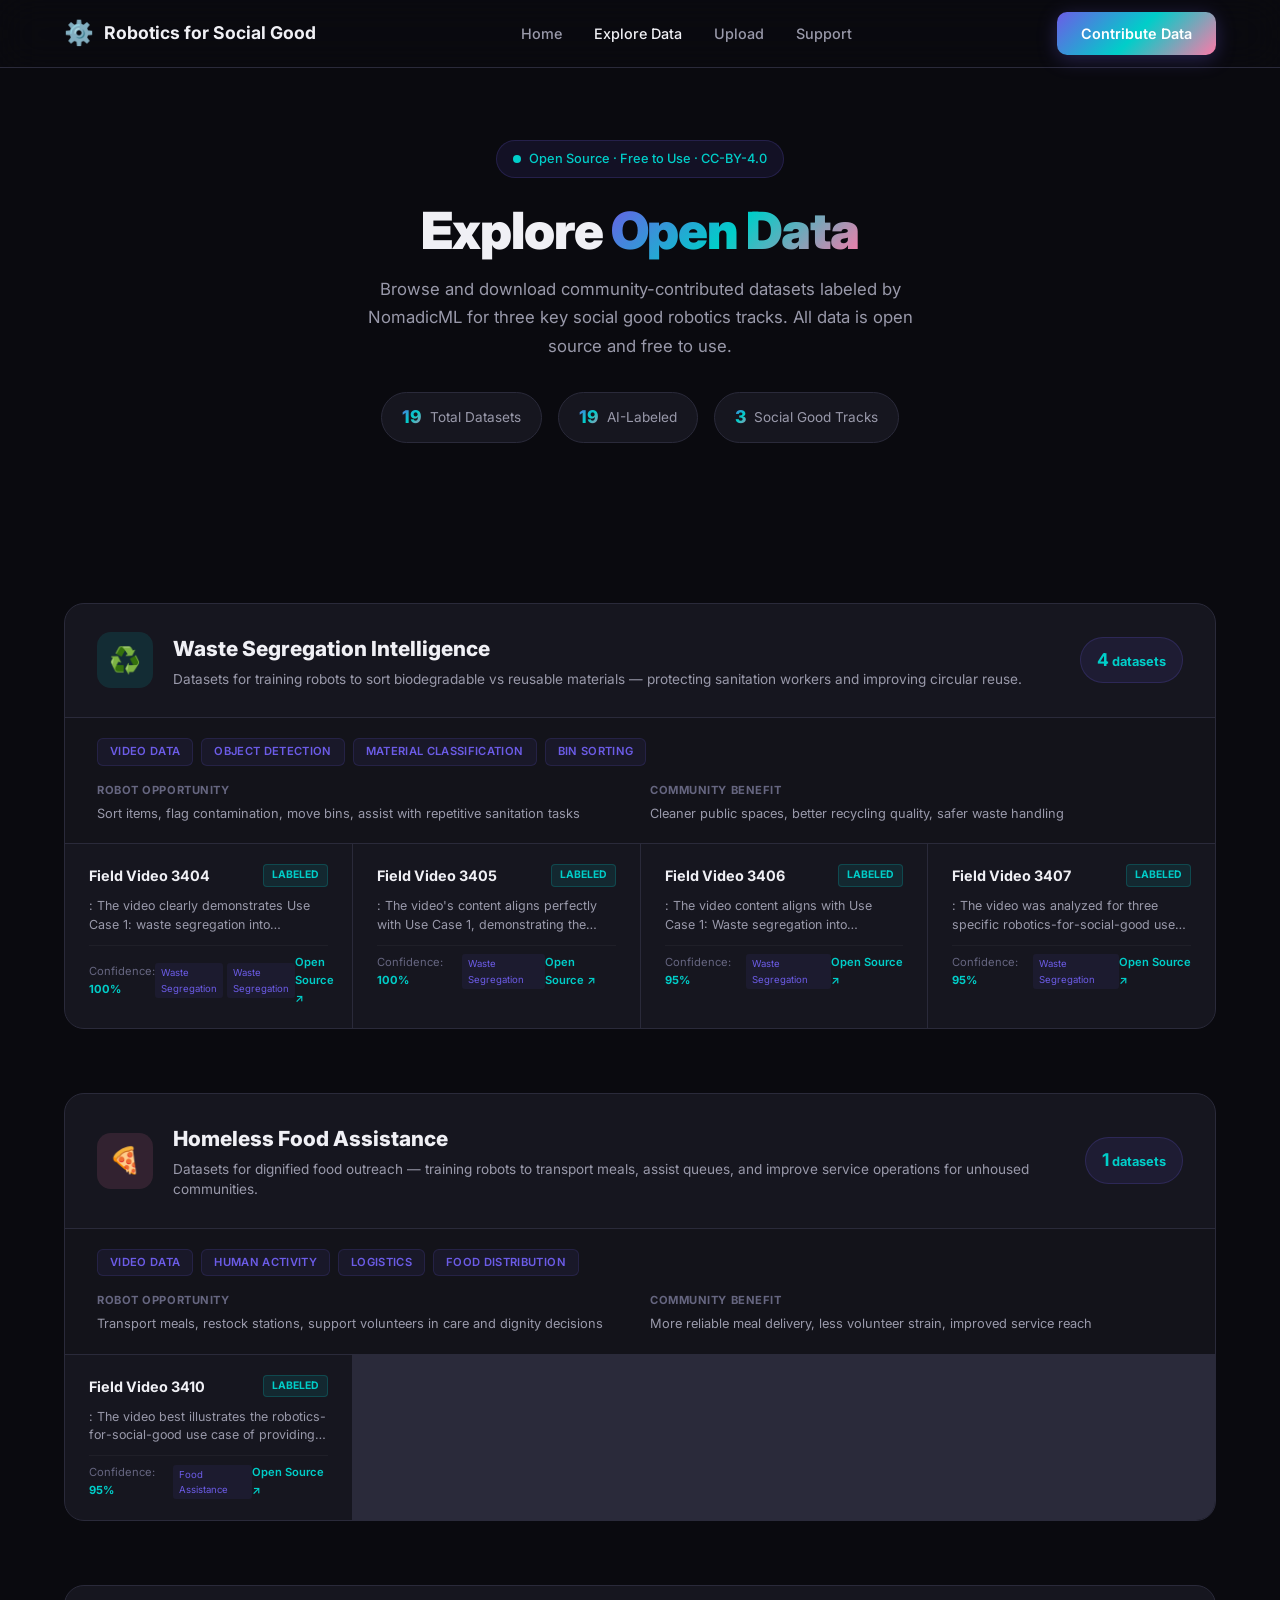
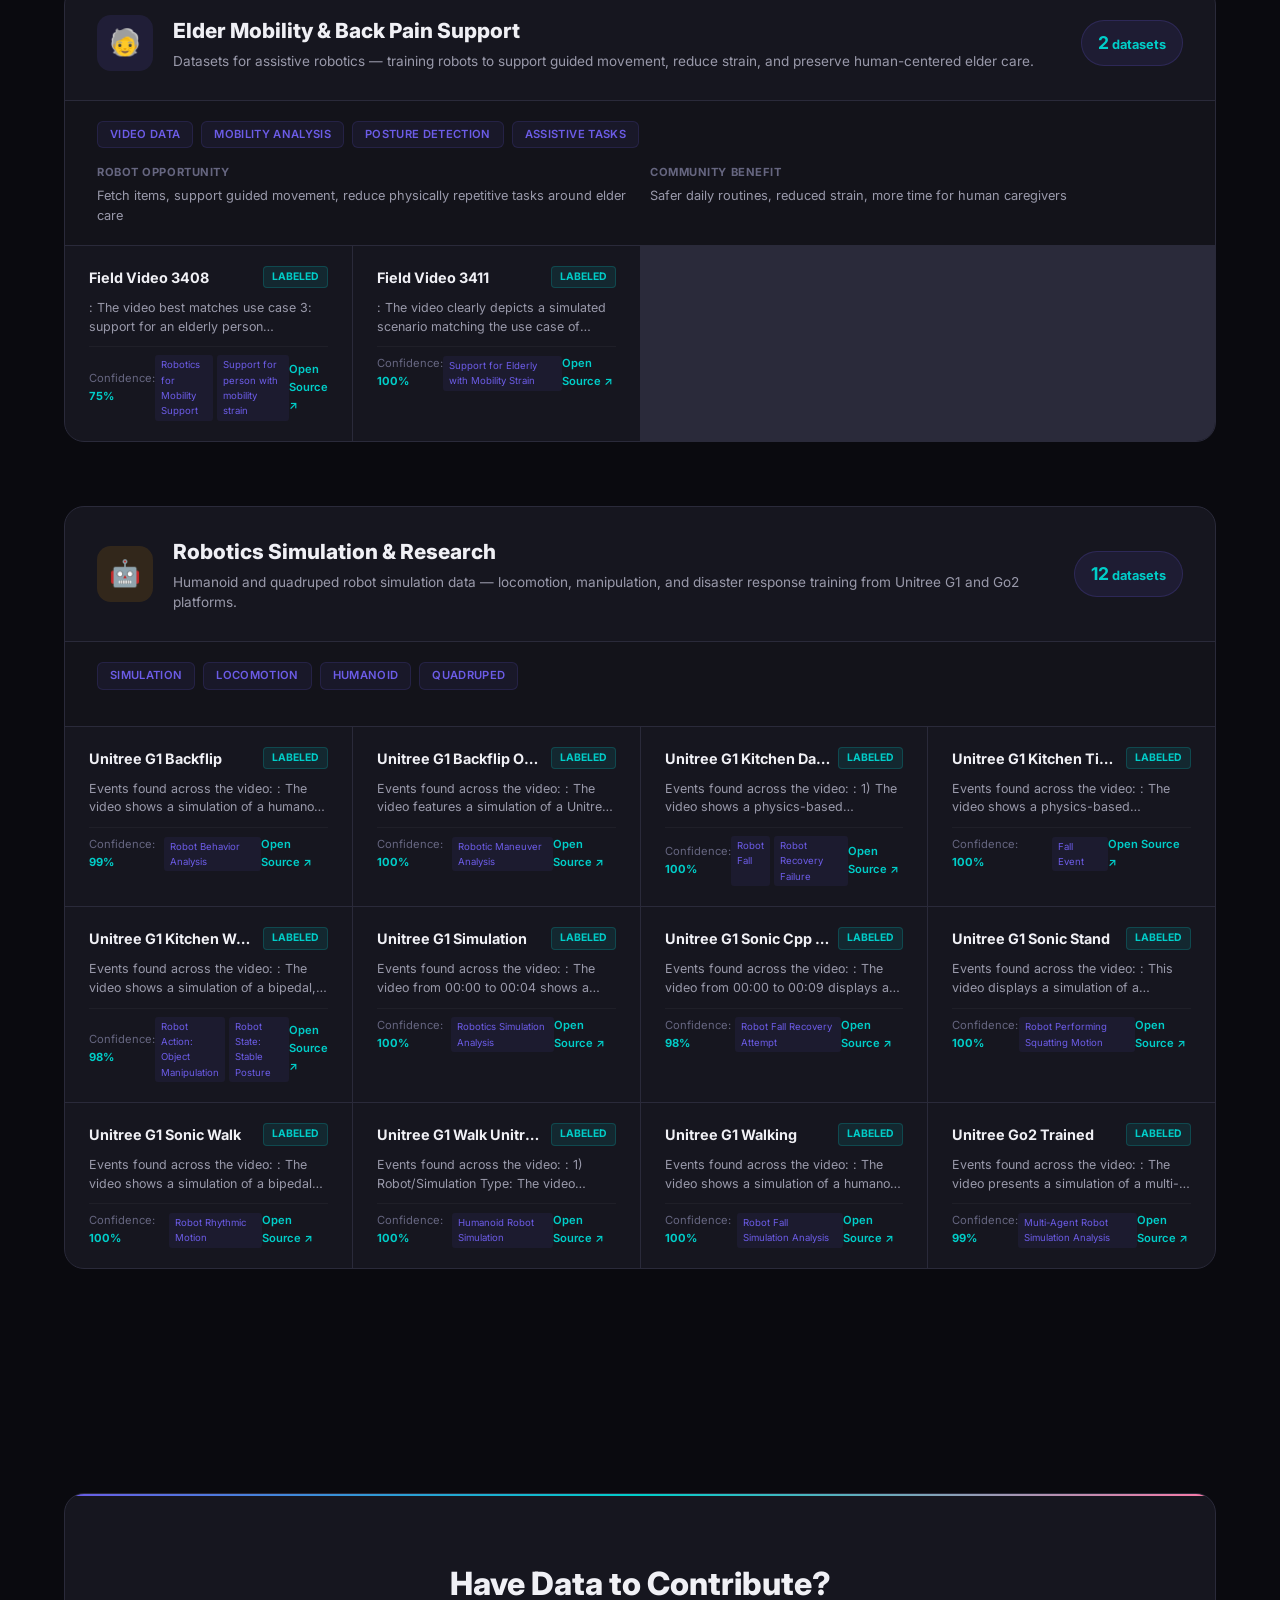
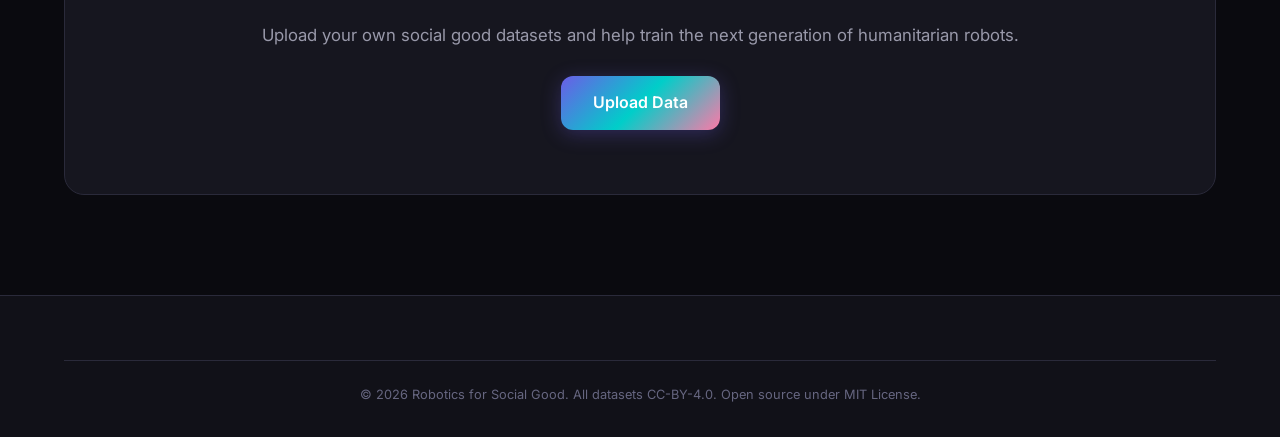
==== explore.html @ d233e319 "Add Explore Data page with 3 social good tracks + robotics research - New explore.html with open-sou" ====
<!DOCTYPE html>
<html lang="en">
<head>
    <meta charset="UTF-8">
    <meta name="viewport" content="width=device-width, initial-scale=1.0">
    <title>Explore Open Data — Robotics for Social Good</title>
    <meta name="description" content="Browse open-source labeled datasets for waste segregation, homeless food assistance, and elderly mobility support. Free to download and use.">
    <link rel="stylesheet" href="css/style.css">
    <link rel="stylesheet" href="css/explore.css">
    <link href="https://fonts.googleapis.com/css2?family=Inter:wght@300;400;500;600;700;800;900&display=swap" rel="stylesheet">
    <link rel="icon" type="image/svg+xml" href="data:image/svg+xml,<svg xmlns='http://www.w3.org/2000/svg' viewBox='0 0 100 100'><text y='.9em' font-size='90'>🤖</text></svg>">
</head>
<body>
    <!-- Navigation -->
    <nav class="navbar scrolled" id="navbar">
        <div class="nav-container">
            <a href="index.html" class="nav-logo">
                <span class="logo-icon">⚙️</span>
                <span class="logo-text">Robotics for Social Good</span>
            </a>
            <ul class="nav-links">
                <li><a href="index.html">Home</a></li>
                <li><a href="explore.html" style="color:var(--text-primary)">Explore Data</a></li>
                <li><a href="index.html#upload">Upload</a></li>
                <li><a href="index.html#pricing">Support</a></li>
            </ul>
            <div class="nav-actions">
                <a href="index.html#upload" class="btn btn-primary">Contribute Data</a>
            </div>
        </div>
    </nav>

    <!-- Hero -->
    <section class="explore-hero">
        <div class="container">
            <div class="hero-badge">
                <span class="badge-dot"></span>
                Open Source &middot; Free to Use &middot; CC-BY-4.0
            </div>
            <h1 class="hero-title">Explore <span class="gradient-text">Open Data</span></h1>
            <p class="hero-subtitle">Browse and download community-contributed datasets labeled by NomadicML for three key social good robotics tracks. All data is open source and free to use.</p>
            <div class="explore-stats">
                <div class="stat-pill">
                    <span class="stat-pill-number" id="totalDatasets">0</span>
                    <span>Total Datasets</span>
                </div>
                <div class="stat-pill">
                    <span class="stat-pill-number" id="totalLabeled">0</span>
                    <span>AI-Labeled</span>
                </div>
                <div class="stat-pill">
                    <span class="stat-pill-number">3</span>
                    <span>Social Good Tracks</span>
                </div>
            </div>
        </div>
    </section>

    <!-- Track Cards -->
    <section class="section" id="tracks">
        <div class="container">
            <!-- Track 1: Waste Segregation -->
            <div class="track-section" id="track-waste">
                <div class="track-header">
                    <div class="track-icon-wrap waste">
                        <span class="track-icon">♻️</span>
                    </div>
                    <div class="track-info">
                        <h2>Waste Segregation Intelligence</h2>
                        <p>Datasets for training robots to sort biodegradable vs reusable materials — protecting sanitation workers and improving circular reuse.</p>
                    </div>
                    <div class="track-badge">
                        <span class="track-count" id="wasteCount">0</span> datasets
                    </div>
                </div>
                <div class="track-details">
                    <div class="detail-chips">
                        <span class="chip">Video Data</span>
                        <span class="chip">Object Detection</span>
                        <span class="chip">Material Classification</span>
                        <span class="chip">Bin Sorting</span>
                    </div>
                    <div class="detail-row">
                        <div class="detail-item">
                            <span class="detail-label">Robot Opportunity</span>
                            <span class="detail-value">Sort items, flag contamination, move bins, assist with repetitive sanitation tasks</span>
                        </div>
                        <div class="detail-item">
                            <span class="detail-label">Community Benefit</span>
                            <span class="detail-value">Cleaner public spaces, better recycling quality, safer waste handling</span>
                        </div>
                    </div>
                </div>
                <div class="data-grid" id="wasteGrid">
                    <!-- populated by JS -->
                </div>
            </div>

            <!-- Track 2: Homeless Food Assistance -->
            <div class="track-section" id="track-food">
                <div class="track-header">
                    <div class="track-icon-wrap food">
                        <span class="track-icon">🍕</span>
                    </div>
                    <div class="track-info">
                        <h2>Homeless Food Assistance</h2>
                        <p>Datasets for dignified food outreach — training robots to transport meals, assist queues, and improve service operations for unhoused communities.</p>
                    </div>
                    <div class="track-badge">
                        <span class="track-count" id="foodCount">0</span> datasets
                    </div>
                </div>
                <div class="track-details">
                    <div class="detail-chips">
                        <span class="chip">Video Data</span>
                        <span class="chip">Human Activity</span>
                        <span class="chip">Logistics</span>
                        <span class="chip">Food Distribution</span>
                    </div>
                    <div class="detail-row">
                        <div class="detail-item">
                            <span class="detail-label">Robot Opportunity</span>
                            <span class="detail-value">Transport meals, restock stations, support volunteers in care and dignity decisions</span>
                        </div>
                        <div class="detail-item">
                            <span class="detail-label">Community Benefit</span>
                            <span class="detail-value">More reliable meal delivery, less volunteer strain, improved service reach</span>
                        </div>
                    </div>
                </div>
                <div class="data-grid" id="foodGrid">
                    <!-- populated by JS -->
                </div>
            </div>

            <!-- Track 3: Elder Support -->
            <div class="track-section" id="track-elder">
                <div class="track-header">
                    <div class="track-icon-wrap elder">
                        <span class="track-icon">🧓</span>
                    </div>
                    <div class="track-info">
                        <h2>Elder Mobility & Back Pain Support</h2>
                        <p>Datasets for assistive robotics — training robots to support guided movement, reduce strain, and preserve human-centered elder care.</p>
                    </div>
                    <div class="track-badge">
                        <span class="track-count" id="elderCount">0</span> datasets
                    </div>
                </div>
                <div class="track-details">
                    <div class="detail-chips">
                        <span class="chip">Video Data</span>
                        <span class="chip">Mobility Analysis</span>
                        <span class="chip">Posture Detection</span>
                        <span class="chip">Assistive Tasks</span>
                    </div>
                    <div class="detail-row">
                        <div class="detail-item">
                            <span class="detail-label">Robot Opportunity</span>
                            <span class="detail-value">Fetch items, support guided movement, reduce physically repetitive tasks around elder care</span>
                        </div>
                        <div class="detail-item">
                            <span class="detail-label">Community Benefit</span>
                            <span class="detail-value">Safer daily routines, reduced strain, more time for human caregivers</span>
                        </div>
                    </div>
                </div>
                <div class="data-grid" id="elderGrid">
                    <!-- populated by JS -->
                </div>
            </div>

            <!-- Robotics Research (bonus) -->
            <div class="track-section" id="track-robotics">
                <div class="track-header">
                    <div class="track-icon-wrap robotics">
                        <span class="track-icon">🤖</span>
                    </div>
                    <div class="track-info">
                        <h2>Robotics Simulation & Research</h2>
                        <p>Humanoid and quadruped robot simulation data — locomotion, manipulation, and disaster response training from Unitree G1 and Go2 platforms.</p>
                    </div>
                    <div class="track-badge">
                        <span class="track-count" id="roboticsCount">0</span> datasets
                    </div>
                </div>
                <div class="track-details">
                    <div class="detail-chips">
                        <span class="chip">Simulation</span>
                        <span class="chip">Locomotion</span>
                        <span class="chip">Humanoid</span>
                        <span class="chip">Quadruped</span>
                    </div>
                </div>
                <div class="data-grid" id="roboticsGrid">
                    <!-- populated by JS -->
                </div>
            </div>
        </div>
    </section>

    <!-- CTA -->
    <section class="section cta-section">
        <div class="container">
            <div class="cta-card">
                <h2>Have Data to Contribute?</h2>
                <p>Upload your own social good datasets and help train the next generation of humanitarian robots.</p>
                <a href="index.html#upload" class="btn btn-primary btn-lg">Upload Data</a>
            </div>
        </div>
    </section>

    <!-- Footer -->
    <footer class="footer">
        <div class="container">
            <div class="footer-bottom">
                <p>&copy; 2026 Robotics for Social Good. All datasets CC-BY-4.0. Open source under MIT License.</p>
            </div>
        </div>
    </footer>

    <!-- Dataset Detail Modal -->
    <div class="modal-overlay" id="datasetModal">
        <div class="modal modal-lg">
            <button class="modal-close" id="dataModalClose">&times;</button>
            <div id="datasetModalContent"></div>
        </div>
    </div>

    <script src="js/explore.js"></script>
</body>
</html>
---- css/style.css ----
/* ===== RESET & BASE ===== */
*, *::before, *::after {
    margin: 0;
    padding: 0;
    box-sizing: border-box;
}

:root {
    --bg-primary: #0a0a0f;
    --bg-secondary: #111118;
    --bg-card: #16161f;
    --bg-card-hover: #1c1c28;
    --border: #2a2a3a;
    --text-primary: #f0f0f5;
    --text-secondary: #9999aa;
    --text-muted: #666680;
    --accent-1: #6c5ce7;
    --accent-2: #00cec9;
    --accent-3: #fd79a8;
    --gradient: linear-gradient(135deg, #6c5ce7, #00cec9, #fd79a8);
    --gradient-text: linear-gradient(135deg, #6c5ce7 0%, #00cec9 50%, #fd79a8 100%);
    --radius: 12px;
    --radius-lg: 20px;
    --shadow: 0 4px 30px rgba(0,0,0,0.3);
    --transition: 0.3s cubic-bezier(0.4, 0, 0.2, 1);
}

html {
    scroll-behavior: smooth;
}

body {
    font-family: 'Inter', -apple-system, BlinkMacSystemFont, sans-serif;
    background: var(--bg-primary);
    color: var(--text-primary);
    line-height: 1.6;
    overflow-x: hidden;
}

a {
    color: inherit;
    text-decoration: none;
}

.container {
    max-width: 1200px;
    margin: 0 auto;
    padding: 0 24px;
}

/* ===== NAVBAR ===== */
.navbar {
    position: fixed;
    top: 0;
    left: 0;
    right: 0;
    z-index: 1000;
    padding: 16px 0;
    transition: var(--transition);
    backdrop-filter: blur(20px);
    -webkit-backdrop-filter: blur(20px);
    background: rgba(10, 10, 15, 0.8);
    border-bottom: 1px solid transparent;
}

.navbar.scrolled {
    border-bottom-color: var(--border);
    padding: 12px 0;
}

.nav-container {
    max-width: 1200px;
    margin: 0 auto;
    padding: 0 24px;
    display: flex;
    align-items: center;
    justify-content: space-between;
}

.nav-logo {
    display: flex;
    align-items: center;
    gap: 10px;
    font-weight: 700;
    font-size: 1.1rem;
}

.logo-icon {
    font-size: 1.5rem;
}

.nav-links {
    display: flex;
    list-style: none;
    gap: 32px;
}

.nav-links a {
    color: var(--text-secondary);
    font-size: 0.9rem;
    font-weight: 500;
    transition: var(--transition);
}

.nav-links a:hover {
    color: var(--text-primary);
}

.nav-actions {
    display: flex;
    align-items: center;
    gap: 16px;
}

.mobile-toggle {
    display: none;
    flex-direction: column;
    gap: 5px;
    background: none;
    border: none;
    cursor: pointer;
    padding: 4px;
}

.mobile-toggle span {
    width: 24px;
    height: 2px;
    background: var(--text-primary);
    border-radius: 2px;
    transition: var(--transition);
}

/* ===== BUTTONS ===== */
.btn {
    display: inline-flex;
    align-items: center;
    gap: 8px;
    padding: 10px 24px;
    border-radius: 10px;
    font-weight: 600;
    font-size: 0.9rem;
    border: none;
    cursor: pointer;
    transition: var(--transition);
    font-family: inherit;
}

.btn-primary {
    background: var(--gradient);
    color: white;
    box-shadow: 0 4px 20px rgba(108, 92, 231, 0.3);
}

.btn-primary:hover {
    transform: translateY(-2px);
    box-shadow: 0 6px 30px rgba(108, 92, 231, 0.5);
}

.btn-secondary {
    background: transparent;
    color: var(--text-primary);
    border: 1px solid var(--border);
}

.btn-secondary:hover {
    border-color: var(--accent-1);
    background: rgba(108, 92, 231, 0.1);
}

.btn-lg {
    padding: 14px 32px;
    font-size: 1rem;
    border-radius: 12px;
}

.btn-full {
    width: 100%;
    justify-content: center;
}

/* ===== GRADIENT TEXT ===== */
.gradient-text {
    background: var(--gradient-text);
    -webkit-background-clip: text;
    -webkit-text-fill-color: transparent;
    background-clip: text;
}

/* ===== HERO ===== */
.hero {
    position: relative;
    min-height: 100vh;
    display: flex;
    align-items: center;
    padding: 120px 24px 80px;
    max-width: 1200px;
    margin: 0 auto;
    gap: 60px;
}

.hero-bg {
    position: fixed;
    top: 0;
    left: 0;
    right: 0;
    bottom: 0;
    z-index: -1;
    overflow: hidden;
}

.grid-overlay {
    position: absolute;
    inset: 0;
    background-image:
        linear-gradient(rgba(108, 92, 231, 0.03) 1px, transparent 1px),
        linear-gradient(90deg, rgba(108, 92, 231, 0.03) 1px, transparent 1px);
    background-size: 60px 60px;
}

.glow {
    position: absolute;
    border-radius: 50%;
    filter: blur(120px);
    opacity: 0.4;
}

.glow-1 {
    width: 600px;
    height: 600px;
    background: rgba(108, 92, 231, 0.15);
    top: -200px;
    left: -100px;
    animation: float 8s ease-in-out infinite;
}

.glow-2 {
    width: 500px;
    height: 500px;
    background: rgba(0, 206, 201, 0.1);
    top: 50%;
    right: -150px;
    animation: float 10s ease-in-out infinite reverse;
}

.glow-3 {
    width: 400px;
    height: 400px;
    background: rgba(253, 121, 168, 0.08);
    bottom: -100px;
    left: 30%;
    animation: float 12s ease-in-out infinite;
}

@keyframes float {
    0%, 100% { transform: translate(0, 0); }
    50% { transform: translate(30px, -30px); }
}

.hero-content {
    flex: 1;
    z-index: 1;
}

.hero-badge {
    display: inline-flex;
    align-items: center;
    gap: 8px;
    padding: 8px 16px;
    background: rgba(108, 92, 231, 0.1);
    border: 1px solid rgba(108, 92, 231, 0.2);
    border-radius: 50px;
    font-size: 0.8rem;
    color: var(--accent-2);
    margin-bottom: 24px;
    font-weight: 500;
}

.badge-dot {
    width: 8px;
    height: 8px;
    background: var(--accent-2);
    border-radius: 50%;
    animation: pulse 2s ease-in-out infinite;
}

@keyframes pulse {
    0%, 100% { opacity: 1; }
    50% { opacity: 0.4; }
}

.hero-title {
    font-size: clamp(2.5rem, 5vw, 4rem);
    font-weight: 900;
    line-height: 1.1;
    letter-spacing: -0.02em;
    margin-bottom: 20px;
}

.hero-subtitle {
    font-size: 1.1rem;
    color: var(--text-secondary);
    max-width: 520px;
    margin-bottom: 32px;
    line-height: 1.7;
}

.hero-cta {
    display: flex;
    gap: 16px;
    margin-bottom: 48px;
    flex-wrap: wrap;
}

.hero-stats {
    display: flex;
    gap: 40px;
}

.stat {
    display: flex;
    flex-direction: column;
}

.stat-number {
    font-size: 1.8rem;
    font-weight: 800;
    background: var(--gradient-text);
    -webkit-background-clip: text;
    -webkit-text-fill-color: transparent;
    background-clip: text;
}

.stat-label {
    font-size: 0.8rem;
    color: var(--text-muted);
    font-weight: 500;
}

/* ===== HERO VISUAL ===== */
.hero-visual {
    flex: 0 0 400px;
    display: flex;
    align-items: center;
    justify-content: center;
}

.robot-display {
    position: relative;
    width: 350px;
    height: 350px;
}

.orbit {
    position: absolute;
    border: 1px solid rgba(108, 92, 231, 0.15);
    border-radius: 50%;
    top: 50%;
    left: 50%;
    transform: translate(-50%, -50%);
}

.orbit-1 {
    width: 150px;
    height: 150px;
    animation: spin 20s linear infinite;
}

.orbit-2 {
    width: 250px;
    height: 250px;
    border-color: rgba(0, 206, 201, 0.1);
    animation: spin 30s linear infinite reverse;
}

.orbit-3 {
    width: 340px;
    height: 340px;
    border-color: rgba(253, 121, 168, 0.08);
    animation: spin 40s linear infinite;
}

@keyframes spin {
    from { transform: translate(-50%, -50%) rotate(0deg); }
    to { transform: translate(-50%, -50%) rotate(360deg); }
}

.core-sphere {
    position: absolute;
    width: 80px;
    height: 80px;
    top: 50%;
    left: 50%;
    transform: translate(-50%, -50%);
    background: var(--gradient);
    border-radius: 50%;
    box-shadow: 0 0 60px rgba(108, 92, 231, 0.5), 0 0 120px rgba(0, 206, 201, 0.2);
    animation: corePulse 3s ease-in-out infinite;
}

@keyframes corePulse {
    0%, 100% { box-shadow: 0 0 60px rgba(108, 92, 231, 0.5), 0 0 120px rgba(0, 206, 201, 0.2); }
    50% { box-shadow: 0 0 80px rgba(108, 92, 231, 0.7), 0 0 160px rgba(0, 206, 201, 0.3); }
}

.data-node {
    position: absolute;
    width: 44px;
    height: 44px;
    display: flex;
    align-items: center;
    justify-content: center;
    background: var(--bg-card);
    border: 1px solid var(--border);
    border-radius: 12px;
    font-size: 1.2rem;
    box-shadow: var(--shadow);
}

.node-1 { top: 5%; left: 50%; transform: translateX(-50%); animation: nodeFloat 4s ease-in-out infinite; }
.node-2 { top: 25%; right: 5%; animation: nodeFloat 5s ease-in-out infinite 0.5s; }
.node-3 { bottom: 25%; right: 5%; animation: nodeFloat 4.5s ease-in-out infinite 1s; }
.node-4 { bottom: 5%; left: 50%; transform: translateX(-50%); animation: nodeFloat 5.5s ease-in-out infinite 1.5s; }
.node-5 { bottom: 25%; left: 5%; animation: nodeFloat 4s ease-in-out infinite 2s; }
.node-6 { top: 25%; left: 5%; animation: nodeFloat 5s ease-in-out infinite 2.5s; }

@keyframes nodeFloat {
    0%, 100% { transform: translateY(0); }
    50% { transform: translateY(-8px); }
}

.node-1, .node-4 {
    animation: nodeFloat 4s ease-in-out infinite;
}

/* ===== SECTIONS ===== */
.section {
    padding: 100px 0;
}

.section-dark {
    background: var(--bg-secondary);
}

.section-header {
    text-align: center;
    max-width: 650px;
    margin: 0 auto 64px;
}

.section-tag {
    display: inline-block;
    padding: 6px 14px;
    background: rgba(108, 92, 231, 0.1);
    border: 1px solid rgba(108, 92, 231, 0.2);
    border-radius: 50px;
    font-size: 0.8rem;
    color: var(--accent-2);
    font-weight: 600;
    margin-bottom: 16px;
    text-transform: uppercase;
    letter-spacing: 0.05em;
}

.section-title {
    font-size: clamp(1.8rem, 3.5vw, 2.8rem);
    font-weight: 800;
    margin-bottom: 16px;
    letter-spacing: -0.02em;
}

.section-desc {
    color: var(--text-secondary);
    font-size: 1.05rem;
    line-height: 1.7;
}

/* ===== FEATURES GRID ===== */
.features-grid {
    display: grid;
    grid-template-columns: repeat(3, 1fr);
    gap: 24px;
}

.feature-card {
    background: var(--bg-card);
    border: 1px solid var(--border);
    border-radius: var(--radius-lg);
    padding: 32px;
    transition: var(--transition);
}

.feature-card:hover {
    background: var(--bg-card-hover);
    border-color: rgba(108, 92, 231, 0.3);
    transform: translateY(-4px);
}

.feature-icon {
    font-size: 2.2rem;
    margin-bottom: 16px;
}

.feature-card h3 {
    font-size: 1.15rem;
    margin-bottom: 8px;
    font-weight: 700;
}

.feature-card p {
    color: var(--text-secondary);
    font-size: 0.9rem;
    line-height: 1.6;
}

/* ===== PIPELINE ===== */
.pipeline {
    display: flex;
    align-items: stretch;
    gap: 0;
    max-width: 900px;
    margin: 0 auto;
}

.pipeline-step {
    flex: 1;
    background: var(--bg-card);
    border: 1px solid var(--border);
    border-radius: var(--radius-lg);
    padding: 32px 24px;
    transition: var(--transition);
    position: relative;
}

.pipeline-step:hover {
    border-color: rgba(108, 92, 231, 0.3);
    transform: translateY(-4px);
}

.step-number {
    font-size: 2.5rem;
    font-weight: 900;
    background: var(--gradient-text);
    -webkit-background-clip: text;
    -webkit-text-fill-color: transparent;
    background-clip: text;
    margin-bottom: 12px;
}

.step-content h3 {
    font-size: 1.1rem;
    margin-bottom: 8px;
    font-weight: 700;
}

.step-content p {
    color: var(--text-secondary);
    font-size: 0.85rem;
    line-height: 1.6;
}

.pipeline-connector {
    width: 40px;
    display: flex;
    align-items: center;
    justify-content: center;
    position: relative;
}

.pipeline-connector::before {
    content: '→';
    color: var(--accent-1);
    font-size: 1.5rem;
}

/* ===== UPLOAD AREA ===== */
.upload-area {
    display: grid;
    grid-template-columns: 1fr 1fr;
    gap: 32px;
    max-width: 1000px;
    margin: 0 auto;
}

.upload-card, .payment-card {
    background: var(--bg-card);
    border: 1px solid var(--border);
    border-radius: var(--radius-lg);
    padding: 32px;
}

.upload-zone {
    border: 2px dashed var(--border);
    border-radius: var(--radius);
    padding: 48px 24px;
    text-align: center;
    cursor: pointer;
    transition: var(--transition);
    margin-bottom: 24px;
}

.upload-zone:hover,
.upload-zone.dragover {
    border-color: var(--accent-1);
    background: rgba(108, 92, 231, 0.05);
}

.upload-icon {
    color: var(--accent-1);
    margin-bottom: 16px;
}

.upload-zone h3 {
    margin-bottom: 8px;
    font-size: 1.1rem;
}

.upload-zone p {
    color: var(--text-secondary);
    font-size: 0.85rem;
}

.upload-hint {
    margin-top: 12px;
}

.upload-browse {
    color: var(--accent-1);
    cursor: pointer;
    text-decoration: underline;
}

.upload-meta {
    display: flex;
    flex-direction: column;
    gap: 16px;
}

.form-group {
    display: flex;
    flex-direction: column;
    gap: 6px;
}

.form-group label {
    font-size: 0.85rem;
    font-weight: 600;
    color: var(--text-secondary);
}

.form-group input,
.form-group select,
.form-group textarea {
    background: var(--bg-primary);
    border: 1px solid var(--border);
    border-radius: 8px;
    padding: 10px 14px;
    color: var(--text-primary);
    font-family: inherit;
    font-size: 0.9rem;
    transition: var(--transition);
    outline: none;
}

.form-group input:focus,
.form-group select:focus,
.form-group textarea:focus {
    border-color: var(--accent-1);
    box-shadow: 0 0 0 3px rgba(108, 92, 231, 0.15);
}

.form-group textarea {
    resize: vertical;
}

/* ===== PAYMENT CARD ===== */
.payment-card h3 {
    font-size: 1.2rem;
    margin-bottom: 8px;
}

.payment-desc {
    color: var(--text-secondary);
    font-size: 0.9rem;
    margin-bottom: 20px;
}

.payment-options {
    display: flex;
    flex-direction: column;
    gap: 10px;
    margin-bottom: 20px;
}

.payment-option {
    display: flex;
    align-items: center;
    gap: 12px;
    padding: 12px 16px;
    background: var(--bg-primary);
    border: 1px solid var(--border);
    border-radius: 10px;
    cursor: pointer;
    transition: var(--transition);
}

.payment-option:hover {
    border-color: rgba(108, 92, 231, 0.3);
}

.payment-option input[type="radio"] {
    accent-color: var(--accent-1);
    width: 18px;
    height: 18px;
}

.payment-option input[type="radio"]:checked ~ .option-content .option-title {
    color: var(--accent-2);
}

.option-content {
    display: flex;
    flex-direction: column;
}

.option-title {
    font-weight: 600;
    font-size: 0.9rem;
}

.option-desc {
    font-size: 0.75rem;
    color: var(--text-muted);
}

.custom-price-input {
    margin-bottom: 20px;
}

.custom-price-input label {
    font-size: 0.85rem;
    font-weight: 600;
    color: var(--text-secondary);
    display: block;
    margin-bottom: 6px;
}

.price-input-wrapper {
    display: flex;
    align-items: center;
    background: var(--bg-primary);
    border: 1px solid var(--border);
    border-radius: 8px;
    overflow: hidden;
}

.currency {
    padding: 10px 14px;
    background: var(--bg-secondary);
    color: var(--accent-2);
    font-weight: 700;
    border-right: 1px solid var(--border);
}

.price-input-wrapper input {
    flex: 1;
    background: transparent;
    border: none;
    padding: 10px 14px;
    color: var(--text-primary);
    font-family: inherit;
    font-size: 1rem;
    outline: none;
}

.payment-info {
    background: var(--bg-primary);
    border-radius: 10px;
    padding: 16px;
    margin-bottom: 20px;
}

.info-row {
    display: flex;
    justify-content: space-between;
    padding: 6px 0;
    font-size: 0.8rem;
    color: var(--text-secondary);
}

.info-row.highlight {
    color: var(--accent-2);
    font-weight: 700;
    border-top: 1px solid var(--border);
    padding-top: 10px;
    margin-top: 4px;
}

.payout-method {
    margin-bottom: 20px;
}

.payout-method label {
    font-size: 0.85rem;
    font-weight: 600;
    color: var(--text-secondary);
    display: block;
    margin-bottom: 6px;
}

.payout-method input {
    width: 100%;
    background: var(--bg-primary);
    border: 1px solid var(--border);
    border-radius: 8px;
    padding: 10px 14px;
    color: var(--text-primary);
    font-family: inherit;
    font-size: 0.9rem;
    transition: var(--transition);
    outline: none;
}

.payout-method input:focus {
    border-color: var(--accent-1);
    box-shadow: 0 0 0 3px rgba(108, 92, 231, 0.15);
}

/* ===== IMPACT ===== */
.impact-grid {
    display: grid;
    grid-template-columns: repeat(3, 1fr);
    gap: 24px;
}

.impact-card {
    background: var(--bg-card);
    border: 1px solid var(--border);
    border-radius: var(--radius-lg);
    padding: 28px;
    transition: var(--transition);
}

.impact-card:hover {
    transform: translateY(-4px);
    border-color: rgba(0, 206, 201, 0.3);
}

.impact-header {
    display: flex;
    justify-content: space-between;
    align-items: center;
    margin-bottom: 16px;
}

.impact-tag {
    padding: 4px 12px;
    background: rgba(0, 206, 201, 0.1);
    border: 1px solid rgba(0, 206, 201, 0.2);
    border-radius: 50px;
    font-size: 0.7rem;
    color: var(--accent-2);
    font-weight: 700;
    text-transform: uppercase;
}

.impact-location {
    font-size: 0.85rem;
    color: var(--text-secondary);
}

.impact-card h3 {
    font-size: 1.1rem;
    margin-bottom: 8px;
    font-weight: 700;
}

.impact-card p {
    color: var(--text-secondary);
    font-size: 0.85rem;
    line-height: 1.6;
    margin-bottom: 16px;
}

.impact-stat {
    display: flex;
    align-items: baseline;
    gap: 8px;
    padding-top: 16px;
    border-top: 1px solid var(--border);
}

.impact-number {
    font-size: 1.5rem;
    font-weight: 800;
    background: var(--gradient-text);
    -webkit-background-clip: text;
    -webkit-text-fill-color: transparent;
    background-clip: text;
}

.impact-stat span:last-child {
    color: var(--text-muted);
    font-size: 0.8rem;
}

/* ===== PRICING ===== */
.pricing-grid {
    display: grid;
    grid-template-columns: repeat(3, 1fr);
    gap: 24px;
    align-items: start;
}

.pricing-card {
    background: var(--bg-card);
    border: 1px solid var(--border);
    border-radius: var(--radius-lg);
    padding: 32px;
    transition: var(--transition);
    position: relative;
}

.pricing-card:hover {
    transform: translateY(-4px);
}

.pricing-card.featured {
    border-color: var(--accent-1);
    box-shadow: 0 0 40px rgba(108, 92, 231, 0.15);
}

.pricing-badge {
    position: absolute;
    top: -12px;
    left: 50%;
    transform: translateX(-50%);
    padding: 4px 16px;
    background: var(--gradient);
    border-radius: 50px;
    font-size: 0.75rem;
    font-weight: 700;
    white-space: nowrap;
}

.pricing-header {
    text-align: center;
    padding-bottom: 24px;
    border-bottom: 1px solid var(--border);
    margin-bottom: 24px;
}

.pricing-header h3 {
    font-size: 1.2rem;
    margin-bottom: 8px;
}

.price {
    font-size: 2.5rem;
    font-weight: 900;
    background: var(--gradient-text);
    -webkit-background-clip: text;
    -webkit-text-fill-color: transparent;
    background-clip: text;
}

.price span {
    font-size: 1rem;
    font-weight: 500;
}

.pricing-header p {
    color: var(--text-muted);
    font-size: 0.85rem;
    margin-top: 4px;
}

.pricing-features {
    list-style: none;
    margin-bottom: 24px;
}

.pricing-features li {
    padding: 8px 0;
    font-size: 0.9rem;
    color: var(--text-secondary);
}

/* ===== CTA ===== */
.cta-section {
    padding: 60px 0 100px;
}

.cta-card {
    background: var(--bg-card);
    border: 1px solid var(--border);
    border-radius: var(--radius-lg);
    padding: 64px;
    text-align: center;
    position: relative;
    overflow: hidden;
}

.cta-card::before {
    content: '';
    position: absolute;
    top: 0;
    left: 0;
    right: 0;
    height: 2px;
    background: var(--gradient);
}

.cta-card h2 {
    font-size: 2rem;
    font-weight: 800;
    margin-bottom: 12px;
}

.cta-card p {
    color: var(--text-secondary);
    margin-bottom: 28px;
    font-size: 1.05rem;
}

.cta-form {
    display: flex;
    gap: 12px;
    max-width: 450px;
    margin: 0 auto;
}

.cta-form input {
    flex: 1;
    background: var(--bg-primary);
    border: 1px solid var(--border);
    border-radius: 10px;
    padding: 12px 18px;
    color: var(--text-primary);
    font-family: inherit;
    font-size: 0.9rem;
    outline: none;
    transition: var(--transition);
}

.cta-form input:focus {
    border-color: var(--accent-1);
}

/* ===== FOOTER ===== */
.footer {
    background: var(--bg-secondary);
    border-top: 1px solid var(--border);
    padding: 64px 0 32px;
}

.footer-grid {
    display: grid;
    grid-template-columns: 2fr 1fr 1fr 1fr;
    gap: 40px;
    margin-bottom: 48px;
}

.footer-brand {
    display: flex;
    flex-direction: column;
    gap: 12px;
}

.footer-brand p {
    color: var(--text-muted);
    font-size: 0.85rem;
    line-height: 1.6;
    max-width: 280px;
}

.footer-links {
    display: flex;
    flex-direction: column;
    gap: 10px;
}

.footer-links h4 {
    font-size: 0.9rem;
    font-weight: 700;
    margin-bottom: 4px;
}

.footer-links a {
    color: var(--text-muted);
    font-size: 0.85rem;
    transition: var(--transition);
}

.footer-links a:hover {
    color: var(--text-primary);
}

.footer-bottom {
    border-top: 1px solid var(--border);
    padding-top: 24px;
    text-align: center;
}

.footer-bottom p {
    color: var(--text-muted);
    font-size: 0.8rem;
}

/* ===== MODAL ===== */
.modal-overlay {
    position: fixed;
    inset: 0;
    background: rgba(0, 0, 0, 0.7);
    backdrop-filter: blur(8px);
    z-index: 2000;
    display: flex;
    align-items: center;
    justify-content: center;
    opacity: 0;
    pointer-events: none;
    transition: var(--transition);
}

.modal-overlay.active {
    opacity: 1;
    pointer-events: all;
}

.modal {
    background: var(--bg-card);
    border: 1px solid var(--border);
    border-radius: var(--radius-lg);
    padding: 40px;
    max-width: 440px;
    width: 90%;
    position: relative;
    transform: translateY(20px);
    transition: var(--transition);
}

.modal-overlay.active .modal {
    transform: translateY(0);
}

.modal-close {
    position: absolute;
    top: 16px;
    right: 16px;
    background: none;
    border: none;
    color: var(--text-muted);
    font-size: 1.5rem;
    cursor: pointer;
    transition: var(--transition);
}

.modal-close:hover {
    color: var(--text-primary);
}

.modal h2 {
    font-size: 1.4rem;
    margin-bottom: 8px;
}

.modal p {
    color: var(--text-secondary);
    font-size: 0.9rem;
    margin-bottom: 24px;
}

.payment-form {
    display: flex;
    flex-direction: column;
    gap: 16px;
}

.form-row {
    display: grid;
    grid-template-columns: 1fr 1fr;
    gap: 16px;
}

.payment-secure {
    text-align: center;
    font-size: 0.75rem;
    color: var(--text-muted);
    margin-top: 8px;
}

/* ===== TOAST ===== */
.toast {
    position: fixed;
    bottom: 32px;
    right: 32px;
    background: var(--bg-card);
    border: 1px solid var(--accent-2);
    border-radius: var(--radius);
    padding: 16px 24px;
    color: var(--text-primary);
    font-size: 0.9rem;
    font-weight: 500;
    z-index: 3000;
    transform: translateY(100px);
    opacity: 0;
    transition: var(--transition);
    box-shadow: 0 8px 40px rgba(0, 206, 201, 0.2);
}

.toast.show {
    transform: translateY(0);
    opacity: 1;
}

/* ===== RESPONSIVE ===== */
@media (max-width: 1024px) {
    .hero {
        flex-direction: column;
        text-align: center;
        padding-top: 100px;
    }

    .hero-subtitle {
        margin-left: auto;
        margin-right: auto;
    }

    .hero-cta {
        justify-content: center;
    }

    .hero-stats {
        justify-content: center;
    }

    .hero-visual {
        flex: none;
    }

    .features-grid,
    .impact-grid,
    .pricing-grid {
        grid-template-columns: repeat(2, 1fr);
    }

    .pipeline {
        flex-direction: column;
    }

    .pipeline-connector {
        width: 100%;
        height: 30px;
    }

    .pipeline-connector::before {
        content: '↓';
    }

    .upload-area {
        grid-template-columns: 1fr;
    }

    .footer-grid {
        grid-template-columns: 1fr 1fr;
    }
}

@media (max-width: 768px) {
    .nav-links {
        display: none;
    }

    .mobile-toggle {
        display: flex;
    }

    .features-grid,
    .impact-grid,
    .pricing-grid {
        grid-template-columns: 1fr;
    }

    .hero-stats {
        flex-direction: column;
        gap: 16px;
        align-items: center;
    }

    .cta-card {
        padding: 40px 24px;
    }

    .cta-form {
        flex-direction: column;
    }

    .footer-grid {
        grid-template-columns: 1fr;
        gap: 24px;
    }
}

/* ===== SHOWCASE ===== */
.showcase-filters {
    display: flex;
    gap: 8px;
    justify-content: center;
    flex-wrap: wrap;
    margin-bottom: 40px;
}

.filter-btn {
    padding: 8px 18px;
    border-radius: 50px;
    border: 1px solid var(--border);
    background: transparent;
    color: var(--text-secondary);
    font-family: inherit;
    font-size: 0.8rem;
    font-weight: 600;
    cursor: pointer;
    transition: var(--transition);
}

.filter-btn:hover,
.filter-btn.active {
    background: rgba(108, 92, 231, 0.15);
    border-color: var(--accent-1);
    color: var(--text-primary);
}

.showcase-grid {
    display: grid;
    grid-template-columns: repeat(3, 1fr);
    gap: 24px;
}

.showcase-card {
    background: var(--bg-card);
    border: 1px solid var(--border);
    border-radius: var(--radius-lg);
    overflow: hidden;
    transition: var(--transition);
}

.showcase-card:hover {
    transform: translateY(-4px);
    border-color: rgba(108, 92, 231, 0.3);
}

.showcase-thumb {
    position: relative;
    width: 100%;
    height: 200px;
    background: var(--bg-secondary);
    overflow: hidden;
}

.showcase-thumb img {
    width: 100%;
    height: 100%;
    object-fit: cover;
}

.showcase-thumb .no-thumb {
    display: flex;
    align-items: center;
    justify-content: center;
    width: 100%;
    height: 100%;
    font-size: 3rem;
    background: linear-gradient(135deg, rgba(108,92,231,0.1), rgba(0,206,201,0.1));
}

.showcase-nomadic-badge {
    position: absolute;
    top: 10px;
    right: 10px;
    padding: 4px 10px;
    background: rgba(10, 10, 15, 0.85);
    backdrop-filter: blur(8px);
    border: 1px solid rgba(0, 206, 201, 0.3);
    border-radius: 6px;
    font-size: 0.65rem;
    color: var(--accent-2);
    font-weight: 700;
    text-transform: uppercase;
    letter-spacing: 0.04em;
}

.showcase-category-tag {
    position: absolute;
    top: 10px;
    left: 10px;
    padding: 4px 10px;
    background: rgba(108, 92, 231, 0.85);
    border-radius: 6px;
    font-size: 0.7rem;
    color: white;
    font-weight: 700;
}

.showcase-body {
    padding: 20px;
}

.showcase-body h3 {
    font-size: 0.95rem;
    font-weight: 700;
    margin-bottom: 6px;
    white-space: nowrap;
    overflow: hidden;
    text-overflow: ellipsis;
}

.showcase-body .showcase-summary {
    color: var(--text-secondary);
    font-size: 0.8rem;
    line-height: 1.5;
    display: -webkit-box;
    -webkit-line-clamp: 3;
    -webkit-box-orient: vertical;
    overflow: hidden;
    margin-bottom: 12px;
}

.showcase-meta {
    display: flex;
    justify-content: space-between;
    align-items: center;
    padding-top: 12px;
    border-top: 1px solid var(--border);
}

.showcase-confidence {
    display: flex;
    align-items: center;
    gap: 6px;
    font-size: 0.75rem;
    color: var(--text-muted);
}

.confidence-bar {
    width: 60px;
    height: 4px;
    background: var(--bg-primary);
    border-radius: 2px;
    overflow: hidden;
}

.confidence-fill {
    height: 100%;
    background: var(--gradient);
    border-radius: 2px;
    transition: width 0.6s ease;
}

.showcase-events {
    font-size: 0.7rem;
    color: var(--accent-2);
    font-weight: 600;
}

.showcase-labels {
    display: flex;
    gap: 4px;
    flex-wrap: wrap;
    margin-top: 8px;
}

.showcase-label-tag {
    padding: 2px 8px;
    background: rgba(0, 206, 201, 0.1);
    border: 1px solid rgba(0, 206, 201, 0.15);
    border-radius: 4px;
    font-size: 0.65rem;
    color: var(--accent-2);
}

.showcase-empty {
    text-align: center;
    padding: 40px;
    color: var(--text-muted);
}

@media (max-width: 1024px) {
    .showcase-grid {
        grid-template-columns: repeat(2, 1fr);
    }
}

@media (max-width: 768px) {
    .showcase-grid {
        grid-template-columns: 1fr;
    }
}

/* ===== ANIMATIONS (scroll reveal) ===== */
.reveal {
    opacity: 0;
    transform: translateY(30px);
    transition: opacity 0.6s ease, transform 0.6s ease;
}

.reveal.visible {
    opacity: 1;
    transform: translateY(0);
}
---- css/explore.css ----
/* ===== EXPLORE PAGE ===== */

.explore-hero {
    padding: 140px 0 60px;
    text-align: center;
}

.explore-hero .hero-title {
    font-size: clamp(2rem, 4vw, 3.2rem);
    font-weight: 900;
    margin-bottom: 16px;
}

.explore-hero .hero-subtitle {
    max-width: 600px;
    margin: 0 auto 32px;
    color: var(--text-secondary);
    font-size: 1.05rem;
    line-height: 1.7;
}

.explore-stats {
    display: flex;
    gap: 16px;
    justify-content: center;
    flex-wrap: wrap;
}

.stat-pill {
    display: flex;
    align-items: center;
    gap: 8px;
    padding: 10px 20px;
    background: var(--bg-card);
    border: 1px solid var(--border);
    border-radius: 50px;
    font-size: 0.85rem;
    color: var(--text-secondary);
}

.stat-pill-number {
    font-weight: 800;
    font-size: 1.1rem;
    background: var(--gradient-text);
    -webkit-background-clip: text;
    -webkit-text-fill-color: transparent;
    background-clip: text;
}

/* ===== TRACK SECTIONS ===== */
.track-section {
    margin-bottom: 64px;
    background: var(--bg-card);
    border: 1px solid var(--border);
    border-radius: var(--radius-lg);
    overflow: hidden;
}

.track-header {
    display: flex;
    align-items: center;
    gap: 20px;
    padding: 28px 32px;
    border-bottom: 1px solid var(--border);
}

.track-icon-wrap {
    width: 56px;
    height: 56px;
    border-radius: 14px;
    display: flex;
    align-items: center;
    justify-content: center;
    flex-shrink: 0;
}

.track-icon-wrap.waste { background: rgba(0, 206, 201, 0.12); }
.track-icon-wrap.food { background: rgba(253, 121, 168, 0.12); }
.track-icon-wrap.elder { background: rgba(108, 92, 231, 0.12); }
.track-icon-wrap.robotics { background: rgba(255, 165, 2, 0.12); }

.track-icon {
    font-size: 1.6rem;
}

.track-info {
    flex: 1;
}

.track-info h2 {
    font-size: 1.3rem;
    font-weight: 800;
    margin-bottom: 4px;
}

.track-info p {
    color: var(--text-secondary);
    font-size: 0.85rem;
    line-height: 1.5;
}

.track-badge {
    padding: 8px 16px;
    background: rgba(108, 92, 231, 0.1);
    border: 1px solid rgba(108, 92, 231, 0.2);
    border-radius: 50px;
    font-size: 0.8rem;
    color: var(--accent-2);
    font-weight: 700;
    white-space: nowrap;
}

.track-count {
    font-size: 1.1rem;
}

/* ===== TRACK DETAILS ===== */
.track-details {
    padding: 20px 32px;
    border-bottom: 1px solid var(--border);
    background: rgba(0, 0, 0, 0.15);
}

.detail-chips {
    display: flex;
    gap: 8px;
    flex-wrap: wrap;
    margin-bottom: 16px;
}

.chip {
    padding: 4px 12px;
    background: rgba(108, 92, 231, 0.08);
    border: 1px solid rgba(108, 92, 231, 0.15);
    border-radius: 6px;
    font-size: 0.7rem;
    color: var(--accent-1);
    font-weight: 600;
    text-transform: uppercase;
    letter-spacing: 0.03em;
}

.detail-row {
    display: grid;
    grid-template-columns: 1fr 1fr;
    gap: 20px;
}

.detail-item {
    display: flex;
    flex-direction: column;
    gap: 4px;
}

.detail-label {
    font-size: 0.7rem;
    font-weight: 700;
    color: var(--text-muted);
    text-transform: uppercase;
    letter-spacing: 0.05em;
}

.detail-value {
    font-size: 0.8rem;
    color: var(--text-secondary);
    line-height: 1.5;
}

/* ===== DATA GRID ===== */
.data-grid {
    display: grid;
    grid-template-columns: repeat(auto-fill, minmax(280px, 1fr));
    gap: 1px;
    background: var(--border);
}

.data-card {
    background: var(--bg-card);
    padding: 20px 24px;
    cursor: pointer;
    transition: var(--transition);
    display: flex;
    flex-direction: column;
    gap: 10px;
}

.data-card:hover {
    background: var(--bg-card-hover);
}

.data-card-top {
    display: flex;
    justify-content: space-between;
    align-items: flex-start;
}

.data-card-name {
    font-size: 0.9rem;
    font-weight: 700;
    flex: 1;
    overflow: hidden;
    text-overflow: ellipsis;
    white-space: nowrap;
}

.data-card-status {
    padding: 2px 8px;
    border-radius: 4px;
    font-size: 0.65rem;
    font-weight: 700;
    text-transform: uppercase;
    flex-shrink: 0;
    margin-left: 8px;
}

.data-card-status.classified {
    background: rgba(0, 206, 201, 0.1);
    color: var(--accent-2);
    border: 1px solid rgba(0, 206, 201, 0.2);
}

.data-card-status.pending {
    background: rgba(255, 165, 2, 0.1);
    color: #ffa502;
    border: 1px solid rgba(255, 165, 2, 0.2);
}

.data-card-summary {
    font-size: 0.78rem;
    color: var(--text-secondary);
    line-height: 1.5;
    display: -webkit-box;
    -webkit-line-clamp: 2;
    -webkit-box-orient: vertical;
    overflow: hidden;
}

.data-card-meta {
    display: flex;
    justify-content: space-between;
    align-items: center;
    padding-top: 8px;
    border-top: 1px solid rgba(255,255,255,0.04);
}

.data-card-confidence {
    font-size: 0.7rem;
    color: var(--text-muted);
}

.data-card-confidence strong {
    color: var(--accent-2);
}

.data-card-labels {
    display: flex;
    gap: 4px;
}

.data-card-label {
    padding: 2px 6px;
    background: rgba(108, 92, 231, 0.08);
    border-radius: 3px;
    font-size: 0.6rem;
    color: var(--accent-1);
}

.data-card-download {
    font-size: 0.7rem;
    color: var(--accent-2);
    font-weight: 600;
    display: flex;
    align-items: center;
    gap: 4px;
}

/* ===== EMPTY STATE ===== */
.data-empty {
    padding: 40px;
    text-align: center;
    color: var(--text-muted);
    font-size: 0.85rem;
    grid-column: 1 / -1;
    background: var(--bg-card);
}

/* ===== MODAL LARGE ===== */
.modal-lg {
    max-width: 640px;
}

.modal-dataset-header {
    display: flex;
    align-items: center;
    gap: 12px;
    margin-bottom: 20px;
}

.modal-dataset-icon {
    width: 48px;
    height: 48px;
    border-radius: 12px;
    display: flex;
    align-items: center;
    justify-content: center;
    font-size: 1.5rem;
    background: rgba(108, 92, 231, 0.1);
}

.modal-dataset-title {
    font-size: 1.2rem;
    font-weight: 800;
}

.modal-dataset-meta {
    font-size: 0.8rem;
    color: var(--text-muted);
}

.modal-section {
    margin-bottom: 20px;
}

.modal-section h4 {
    font-size: 0.75rem;
    font-weight: 700;
    color: var(--text-muted);
    text-transform: uppercase;
    letter-spacing: 0.05em;
    margin-bottom: 8px;
}

.modal-section p {
    font-size: 0.85rem;
    color: var(--text-secondary);
    line-height: 1.6;
}

.modal-labels {
    display: flex;
    gap: 6px;
    flex-wrap: wrap;
}

.modal-label {
    padding: 4px 12px;
    background: rgba(0, 206, 201, 0.1);
    border: 1px solid rgba(0, 206, 201, 0.15);
    border-radius: 6px;
    font-size: 0.75rem;
    color: var(--accent-2);
}

.modal-confidence-bar {
    width: 100%;
    height: 8px;
    background: var(--bg-primary);
    border-radius: 4px;
    overflow: hidden;
    margin-top: 8px;
}

.modal-confidence-fill {
    height: 100%;
    background: var(--gradient);
    border-radius: 4px;
}

.modal-download-btn {
    margin-top: 20px;
}

/* ===== RESPONSIVE ===== */
@media (max-width: 768px) {
    .track-header {
        flex-direction: column;
        align-items: flex-start;
        gap: 12px;
    }

    .detail-row {
        grid-template-columns: 1fr;
    }

    .data-grid {
        grid-template-columns: 1fr;
    }
}
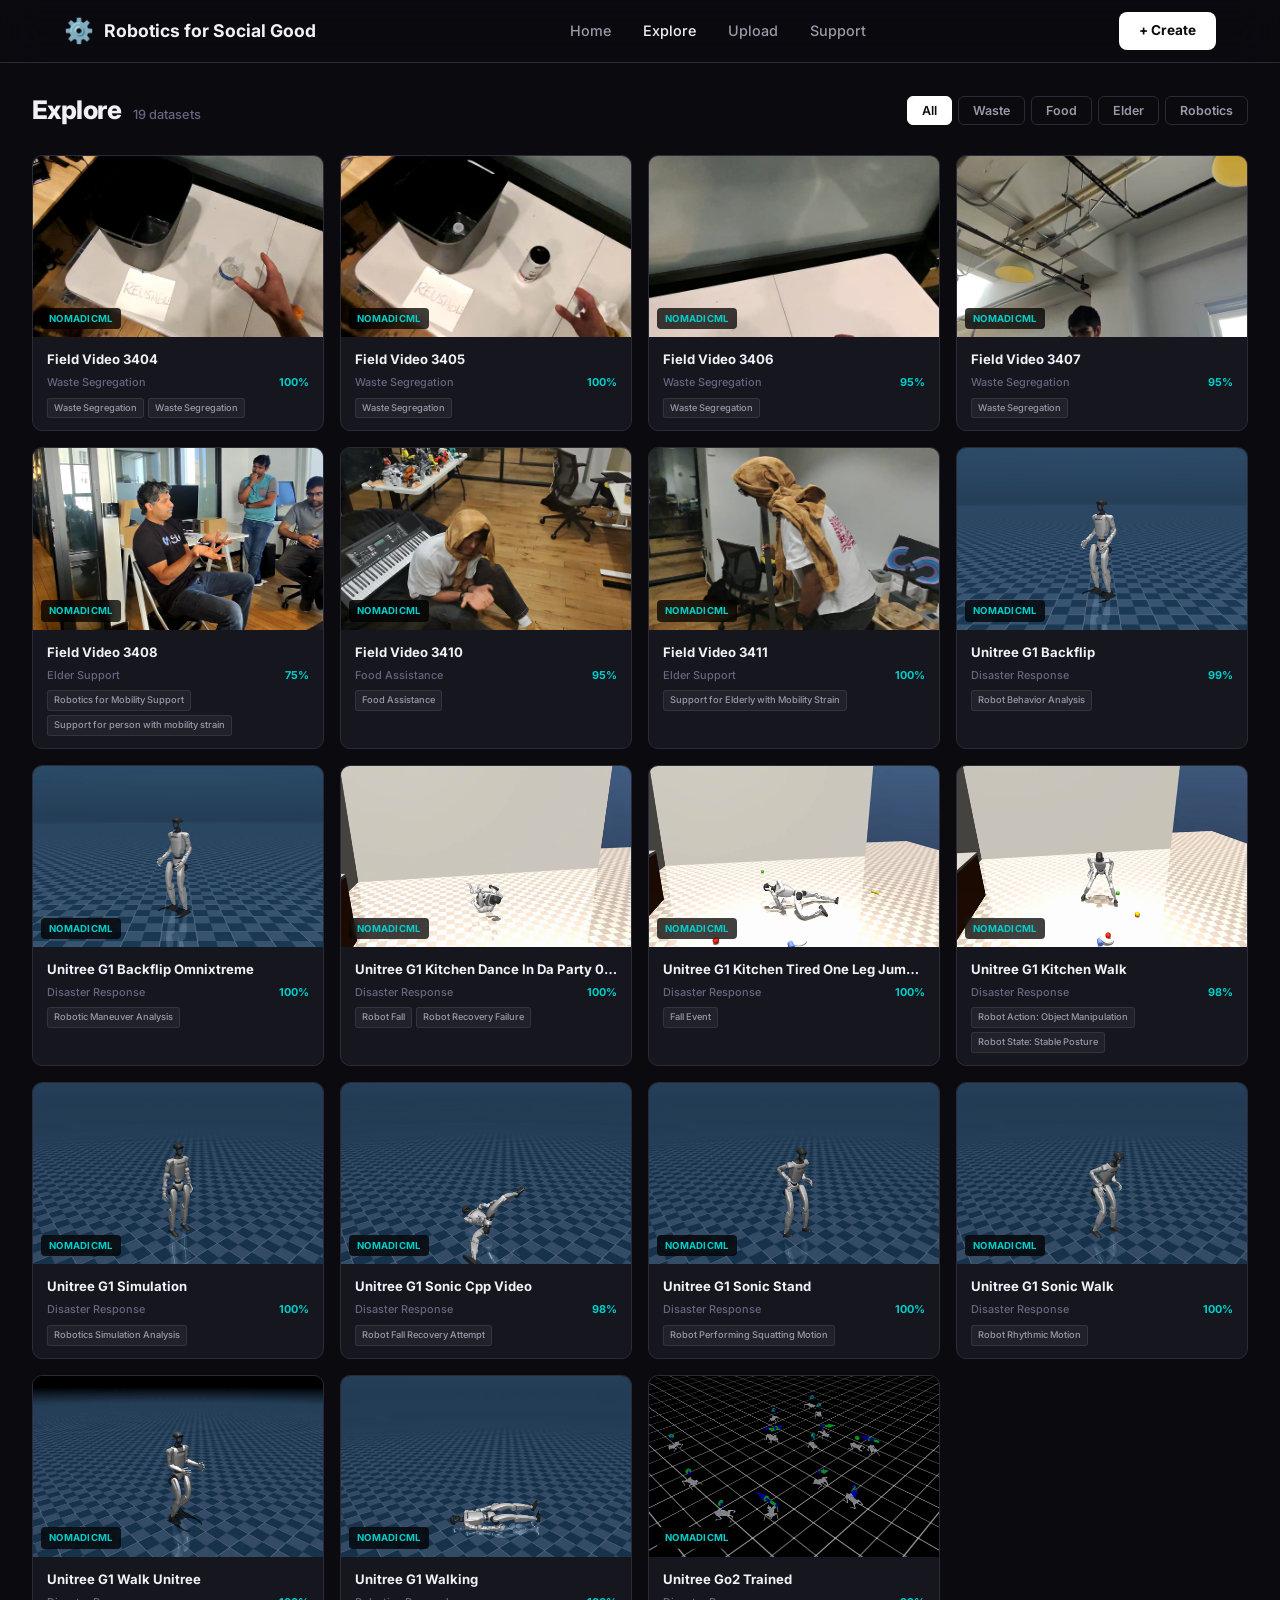
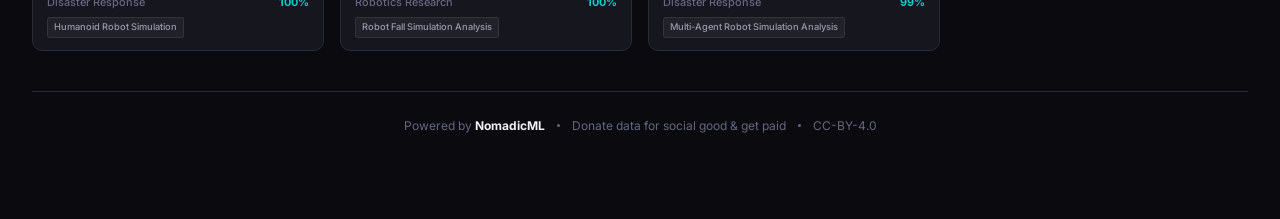
==== commit 17224b3d: "Redesign Explore page + remove gradients for clean look - Explore: clean 4-column thumbnail grid lay" ====
--- a/explore.html
+++ b/explore.html
@@ -3,15 +3,13 @@
 <head>
     <meta charset="UTF-8">
     <meta name="viewport" content="width=device-width, initial-scale=1.0">
-    <title>Explore Open Data — Robotics for Social Good</title>
-    <meta name="description" content="Browse open-source labeled datasets for waste segregation, homeless food assistance, and elderly mobility support. Free to download and use.">
+    <title>Explore — Robotics for Social Good</title>
     <link rel="stylesheet" href="css/style.css">
     <link rel="stylesheet" href="css/explore.css">
     <link href="https://fonts.googleapis.com/css2?family=Inter:wght@300;400;500;600;700;800;900&display=swap" rel="stylesheet">
     <link rel="icon" type="image/svg+xml" href="data:image/svg+xml,<svg xmlns='http://www.w3.org/2000/svg' viewBox='0 0 100 100'><text y='.9em' font-size='90'>🤖</text></svg>">
 </head>
 <body>
-    <!-- Navigation -->
     <nav class="navbar scrolled" id="navbar">
         <div class="nav-container">
             <a href="index.html" class="nav-logo">
@@ -20,210 +18,52 @@
             </a>
             <ul class="nav-links">
                 <li><a href="index.html">Home</a></li>
-                <li><a href="explore.html" style="color:var(--text-primary)">Explore Data</a></li>
+                <li><a href="explore.html" class="nav-active">Explore</a></li>
                 <li><a href="index.html#upload">Upload</a></li>
                 <li><a href="index.html#pricing">Support</a></li>
             </ul>
             <div class="nav-actions">
-                <a href="index.html#upload" class="btn btn-primary">Contribute Data</a>
+                <a href="index.html#upload" class="btn btn-create" id="createBtn">+ Create</a>
             </div>
         </div>
     </nav>
 
-    <!-- Hero -->
-    <section class="explore-hero">
-        <div class="container">
-            <div class="hero-badge">
-                <span class="badge-dot"></span>
-                Open Source &middot; Free to Use &middot; CC-BY-4.0
+    <main class="explore-page">
+        <!-- Top bar -->
+        <div class="explore-topbar">
+            <div class="explore-left">
+                <h1>Explore</h1>
+                <span class="explore-count" id="totalCount">0 datasets</span>
             </div>
-            <h1 class="hero-title">Explore <span class="gradient-text">Open Data</span></h1>
-            <p class="hero-subtitle">Browse and download community-contributed datasets labeled by NomadicML for three key social good robotics tracks. All data is open source and free to use.</p>
-            <div class="explore-stats">
-                <div class="stat-pill">
-                    <span class="stat-pill-number" id="totalDatasets">0</span>
-                    <span>Total Datasets</span>
-                </div>
-                <div class="stat-pill">
-                    <span class="stat-pill-number" id="totalLabeled">0</span>
-                    <span>AI-Labeled</span>
-                </div>
-                <div class="stat-pill">
-                    <span class="stat-pill-number">3</span>
-                    <span>Social Good Tracks</span>
+            <div class="explore-right">
+                <div class="explore-filters" id="filterBar">
+                    <button class="pill active" data-filter="all">All</button>
+                    <button class="pill" data-filter="waste-segregation">Waste</button>
+                    <button class="pill" data-filter="food-outreach">Food</button>
+                    <button class="pill" data-filter="elder-support">Elder</button>
+                    <button class="pill" data-filter="robotics">Robotics</button>
                 </div>
             </div>
         </div>
-    </section>
 
-    <!-- Track Cards -->
-    <section class="section" id="tracks">
-        <div class="container">
-            <!-- Track 1: Waste Segregation -->
-            <div class="track-section" id="track-waste">
-                <div class="track-header">
-                    <div class="track-icon-wrap waste">
-                        <span class="track-icon">♻️</span>
-                    </div>
-                    <div class="track-info">
-                        <h2>Waste Segregation Intelligence</h2>
-                        <p>Datasets for training robots to sort biodegradable vs reusable materials — protecting sanitation workers and improving circular reuse.</p>
-                    </div>
-                    <div class="track-badge">
-                        <span class="track-count" id="wasteCount">0</span> datasets
-                    </div>
-                </div>
-                <div class="track-details">
-                    <div class="detail-chips">
-                        <span class="chip">Video Data</span>
-                        <span class="chip">Object Detection</span>
-                        <span class="chip">Material Classification</span>
-                        <span class="chip">Bin Sorting</span>
-                    </div>
-                    <div class="detail-row">
-                        <div class="detail-item">
-                            <span class="detail-label">Robot Opportunity</span>
-                            <span class="detail-value">Sort items, flag contamination, move bins, assist with repetitive sanitation tasks</span>
-                        </div>
-                        <div class="detail-item">
-                            <span class="detail-label">Community Benefit</span>
-                            <span class="detail-value">Cleaner public spaces, better recycling quality, safer waste handling</span>
-                        </div>
-                    </div>
-                </div>
-                <div class="data-grid" id="wasteGrid">
-                    <!-- populated by JS -->
-                </div>
-            </div>
+        <!-- Grid -->
+        <div class="thumb-grid" id="thumbGrid"></div>
 
-            <!-- Track 2: Homeless Food Assistance -->
-            <div class="track-section" id="track-food">
-                <div class="track-header">
-                    <div class="track-icon-wrap food">
-                        <span class="track-icon">🍕</span>
-                    </div>
-                    <div class="track-info">
-                        <h2>Homeless Food Assistance</h2>
-                        <p>Datasets for dignified food outreach — training robots to transport meals, assist queues, and improve service operations for unhoused communities.</p>
-                    </div>
-                    <div class="track-badge">
-                        <span class="track-count" id="foodCount">0</span> datasets
-                    </div>
-                </div>
-                <div class="track-details">
-                    <div class="detail-chips">
-                        <span class="chip">Video Data</span>
-                        <span class="chip">Human Activity</span>
-                        <span class="chip">Logistics</span>
-                        <span class="chip">Food Distribution</span>
-                    </div>
-                    <div class="detail-row">
-                        <div class="detail-item">
-                            <span class="detail-label">Robot Opportunity</span>
-                            <span class="detail-value">Transport meals, restock stations, support volunteers in care and dignity decisions</span>
-                        </div>
-                        <div class="detail-item">
-                            <span class="detail-label">Community Benefit</span>
-                            <span class="detail-value">More reliable meal delivery, less volunteer strain, improved service reach</span>
-                        </div>
-                    </div>
-                </div>
-                <div class="data-grid" id="foodGrid">
-                    <!-- populated by JS -->
-                </div>
-            </div>
+        <!-- Powered by -->
+        <div class="powered-bar">
+            <span>Powered by <strong>NomadicML</strong></span>
+            <span class="dot"></span>
+            <span>Donate data for social good & get paid</span>
+            <span class="dot"></span>
+            <span>CC-BY-4.0</span>
+        </div>
+    </main>
 
-            <!-- Track 3: Elder Support -->
-            <div class="track-section" id="track-elder">
-                <div class="track-header">
-                    <div class="track-icon-wrap elder">
-                        <span class="track-icon">🧓</span>
-                    </div>
-                    <div class="track-info">
-                        <h2>Elder Mobility & Back Pain Support</h2>
-                        <p>Datasets for assistive robotics — training robots to support guided movement, reduce strain, and preserve human-centered elder care.</p>
-                    </div>
-                    <div class="track-badge">
-                        <span class="track-count" id="elderCount">0</span> datasets
-                    </div>
-                </div>
-                <div class="track-details">
-                    <div class="detail-chips">
-                        <span class="chip">Video Data</span>
-                        <span class="chip">Mobility Analysis</span>
-                        <span class="chip">Posture Detection</span>
-                        <span class="chip">Assistive Tasks</span>
-                    </div>
-                    <div class="detail-row">
-                        <div class="detail-item">
-                            <span class="detail-label">Robot Opportunity</span>
-                            <span class="detail-value">Fetch items, support guided movement, reduce physically repetitive tasks around elder care</span>
-                        </div>
-                        <div class="detail-item">
-                            <span class="detail-label">Community Benefit</span>
-                            <span class="detail-value">Safer daily routines, reduced strain, more time for human caregivers</span>
-                        </div>
-                    </div>
-                </div>
-                <div class="data-grid" id="elderGrid">
-                    <!-- populated by JS -->
-                </div>
-            </div>
-
-            <!-- Robotics Research (bonus) -->
-            <div class="track-section" id="track-robotics">
-                <div class="track-header">
-                    <div class="track-icon-wrap robotics">
-                        <span class="track-icon">🤖</span>
-                    </div>
-                    <div class="track-info">
-                        <h2>Robotics Simulation & Research</h2>
-                        <p>Humanoid and quadruped robot simulation data — locomotion, manipulation, and disaster response training from Unitree G1 and Go2 platforms.</p>
-                    </div>
-                    <div class="track-badge">
-                        <span class="track-count" id="roboticsCount">0</span> datasets
-                    </div>
-                </div>
-                <div class="track-details">
-                    <div class="detail-chips">
-                        <span class="chip">Simulation</span>
-                        <span class="chip">Locomotion</span>
-                        <span class="chip">Humanoid</span>
-                        <span class="chip">Quadruped</span>
-                    </div>
-                </div>
-                <div class="data-grid" id="roboticsGrid">
-                    <!-- populated by JS -->
-                </div>
-            </div>
-        </div>
-    </section>
-
-    <!-- CTA -->
-    <section class="section cta-section">
-        <div class="container">
-            <div class="cta-card">
-                <h2>Have Data to Contribute?</h2>
-                <p>Upload your own social good datasets and help train the next generation of humanitarian robots.</p>
-                <a href="index.html#upload" class="btn btn-primary btn-lg">Upload Data</a>
-            </div>
-        </div>
-    </section>
-
-    <!-- Footer -->
-    <footer class="footer">
-        <div class="container">
-            <div class="footer-bottom">
-                <p>&copy; 2026 Robotics for Social Good. All datasets CC-BY-4.0. Open source under MIT License.</p>
-            </div>
-        </div>
-    </footer>
-
-    <!-- Dataset Detail Modal -->
+    <!-- Detail Modal -->
     <div class="modal-overlay" id="datasetModal">
-        <div class="modal modal-lg">
-            <button class="modal-close" id="dataModalClose">&times;</button>
-            <div id="datasetModalContent"></div>
+        <div class="detail-panel" id="detailPanel">
+            <button class="detail-close" id="detailClose">&times;</button>
+            <div id="detailContent"></div>
         </div>
     </div>
 
--- a/css/style.css
+++ b/css/style.css
@@ -17,8 +17,8 @@
     --accent-1: #6c5ce7;
     --accent-2: #00cec9;
     --accent-3: #fd79a8;
-    --gradient: linear-gradient(135deg, #6c5ce7, #00cec9, #fd79a8);
-    --gradient-text: linear-gradient(135deg, #6c5ce7 0%, #00cec9 50%, #fd79a8 100%);
+    --gradient: #6c5ce7;
+    --gradient-text: #00cec9;
     --radius: 12px;
     --radius-lg: 20px;
     --shadow: 0 4px 30px rgba(0,0,0,0.3);
@@ -146,14 +146,14 @@
 }
 
 .btn-primary {
-    background: var(--gradient);
-    color: white;
-    box-shadow: 0 4px 20px rgba(108, 92, 231, 0.3);
+    background: white;
+    color: #0a0a0f;
+    font-weight: 700;
 }
 
 .btn-primary:hover {
     transform: translateY(-2px);
-    box-shadow: 0 6px 30px rgba(108, 92, 231, 0.5);
+    background: #e0e0e0;
 }
 
 .btn-secondary {
@@ -180,10 +180,7 @@
 
 /* ===== GRADIENT TEXT ===== */
 .gradient-text {
-    background: var(--gradient-text);
-    -webkit-background-clip: text;
-    -webkit-text-fill-color: transparent;
-    background-clip: text;
+    color: var(--accent-2);
 }
 
 /* ===== HERO ===== */
@@ -324,10 +321,7 @@
 .stat-number {
     font-size: 1.8rem;
     font-weight: 800;
-    background: var(--gradient-text);
-    -webkit-background-clip: text;
-    -webkit-text-fill-color: transparent;
-    background-clip: text;
+    color: var(--accent-2);
 }
 
 .stat-label {
@@ -391,7 +385,7 @@
     top: 50%;
     left: 50%;
     transform: translate(-50%, -50%);
-    background: var(--gradient);
+    background: var(--accent-2);
     border-radius: 50%;
     box-shadow: 0 0 60px rgba(108, 92, 231, 0.5), 0 0 120px rgba(0, 206, 201, 0.2);
     animation: corePulse 3s ease-in-out infinite;
@@ -539,10 +533,7 @@
 .step-number {
     font-size: 2.5rem;
     font-weight: 900;
-    background: var(--gradient-text);
-    -webkit-background-clip: text;
-    -webkit-text-fill-color: transparent;
-    background-clip: text;
+    color: var(--accent-2);
     margin-bottom: 12px;
 }
 
@@ -892,10 +883,7 @@
 .impact-number {
     font-size: 1.5rem;
     font-weight: 800;
-    background: var(--gradient-text);
-    -webkit-background-clip: text;
-    -webkit-text-fill-color: transparent;
-    background-clip: text;
+    color: var(--accent-2);
 }
 
 .impact-stat span:last-child {
@@ -935,7 +923,7 @@
     left: 50%;
     transform: translateX(-50%);
     padding: 4px 16px;
-    background: var(--gradient);
+    background: var(--accent-2);
     border-radius: 50px;
     font-size: 0.75rem;
     font-weight: 700;
@@ -957,10 +945,7 @@
 .price {
     font-size: 2.5rem;
     font-weight: 900;
-    background: var(--gradient-text);
-    -webkit-background-clip: text;
-    -webkit-text-fill-color: transparent;
-    background-clip: text;
+    color: var(--accent-2);
 }
 
 .price span {
@@ -1007,7 +992,7 @@
     left: 0;
     right: 0;
     height: 2px;
-    background: var(--gradient);
+    background: var(--accent-2);
 }
 
 .cta-card h2 {
@@ -1450,7 +1435,7 @@
 
 .confidence-fill {
     height: 100%;
-    background: var(--gradient);
+    background: var(--accent-2);
     border-radius: 2px;
     transition: width 0.6s ease;
 }
--- a/css/explore.css
+++ b/css/explore.css
@@ -1,388 +1,427 @@
-/* ===== EXPLORE PAGE ===== */
-
-.explore-hero {
-    padding: 140px 0 60px;
-    text-align: center;
-}
-
-.explore-hero .hero-title {
-    font-size: clamp(2rem, 4vw, 3.2rem);
-    font-weight: 900;
-    margin-bottom: 16px;
-}
-
-.explore-hero .hero-subtitle {
-    max-width: 600px;
-    margin: 0 auto 32px;
+/* ===== EXPLORE PAGE — CLEAN REDESIGN ===== */
+
+.nav-active {
+    color: var(--text-primary) !important;
+}
+
+.btn-create {
+    display: inline-flex;
+    align-items: center;
+    padding: 8px 20px;
+    background: white;
+    color: #0a0a0f;
+    border-radius: 8px;
+    font-weight: 700;
+    font-size: 0.85rem;
+    border: none;
+    cursor: pointer;
+    transition: 0.2s ease;
+}
+
+.btn-create:hover {
+    background: #e0e0e0;
+}
+
+.explore-page {
+    padding: 90px 32px 60px;
+    max-width: 1300px;
+    margin: 0 auto;
+}
+
+/* Top bar */
+.explore-topbar {
+    display: flex;
+    justify-content: space-between;
+    align-items: center;
+    margin-bottom: 24px;
+    flex-wrap: wrap;
+    gap: 16px;
+}
+
+.explore-left {
+    display: flex;
+    align-items: baseline;
+    gap: 12px;
+}
+
+.explore-left h1 {
+    font-size: 1.6rem;
+    font-weight: 800;
+    letter-spacing: -0.02em;
+}
+
+.explore-count {
+    font-size: 0.8rem;
+    color: var(--text-muted);
+    font-weight: 500;
+}
+
+.explore-filters {
+    display: flex;
+    gap: 6px;
+}
+
+.pill {
+    padding: 6px 14px;
+    border-radius: 6px;
+    border: 1px solid var(--border);
+    background: transparent;
     color: var(--text-secondary);
-    font-size: 1.05rem;
-    line-height: 1.7;
-}
-
-.explore-stats {
-    display: flex;
+    font-family: inherit;
+    font-size: 0.78rem;
+    font-weight: 600;
+    cursor: pointer;
+    transition: 0.15s ease;
+}
+
+.pill:hover {
+    border-color: #555;
+    color: var(--text-primary);
+}
+
+.pill.active {
+    background: white;
+    color: #0a0a0f;
+    border-color: white;
+}
+
+/* ===== THUMBNAIL GRID ===== */
+.thumb-grid {
+    display: grid;
+    grid-template-columns: repeat(4, 1fr);
     gap: 16px;
-    justify-content: center;
-    flex-wrap: wrap;
-}
-
-.stat-pill {
-    display: flex;
-    align-items: center;
-    gap: 8px;
-    padding: 10px 20px;
+}
+
+.thumb-card {
+    border-radius: 10px;
+    overflow: hidden;
     background: var(--bg-card);
     border: 1px solid var(--border);
-    border-radius: 50px;
-    font-size: 0.85rem;
+    cursor: pointer;
+    transition: 0.2s ease;
+}
+
+.thumb-card:hover {
+    border-color: #444;
+    transform: translateY(-2px);
+}
+
+.thumb-img {
+    width: 100%;
+    aspect-ratio: 16 / 10;
+    overflow: hidden;
+    position: relative;
+    background: #111;
+}
+
+.thumb-img img {
+    width: 100%;
+    height: 100%;
+    object-fit: cover;
+    display: block;
+    transition: transform 0.3s ease;
+}
+
+.thumb-card:hover .thumb-img img {
+    transform: scale(1.04);
+}
+
+.thumb-img .no-img {
+    width: 100%;
+    height: 100%;
+    display: flex;
+    align-items: center;
+    justify-content: center;
+    font-size: 2rem;
+    color: var(--text-muted);
+    background: var(--bg-secondary);
+}
+
+.thumb-badge {
+    position: absolute;
+    bottom: 8px;
+    left: 8px;
+    padding: 3px 8px;
+    background: rgba(0, 0, 0, 0.75);
+    backdrop-filter: blur(4px);
+    border-radius: 4px;
+    font-size: 0.6rem;
+    font-weight: 700;
+    color: #00cec9;
+    text-transform: uppercase;
+    letter-spacing: 0.03em;
+}
+
+.thumb-body {
+    padding: 12px 14px;
+}
+
+.thumb-title {
+    font-size: 0.82rem;
+    font-weight: 700;
+    margin-bottom: 4px;
+    white-space: nowrap;
+    overflow: hidden;
+    text-overflow: ellipsis;
+}
+
+.thumb-meta {
+    display: flex;
+    justify-content: space-between;
+    align-items: center;
+}
+
+.thumb-category {
+    font-size: 0.68rem;
+    color: var(--text-muted);
+    font-weight: 500;
+}
+
+.thumb-confidence {
+    font-size: 0.68rem;
+    color: #00cec9;
+    font-weight: 700;
+}
+
+.thumb-labels {
+    display: flex;
+    gap: 4px;
+    margin-top: 6px;
+    flex-wrap: wrap;
+}
+
+.thumb-label {
+    padding: 2px 6px;
+    background: rgba(255, 255, 255, 0.05);
+    border: 1px solid rgba(255, 255, 255, 0.08);
+    border-radius: 3px;
+    font-size: 0.58rem;
     color: var(--text-secondary);
-}
-
-.stat-pill-number {
-    font-weight: 800;
+    font-weight: 500;
+}
+
+/* ===== POWERED BAR ===== */
+.powered-bar {
+    display: flex;
+    align-items: center;
+    justify-content: center;
+    gap: 12px;
+    padding: 24px 0;
+    margin-top: 40px;
+    border-top: 1px solid var(--border);
+    font-size: 0.75rem;
+    color: var(--text-muted);
+}
+
+.powered-bar strong {
+    color: var(--text-primary);
+}
+
+.dot {
+    width: 3px;
+    height: 3px;
+    background: var(--text-muted);
+    border-radius: 50%;
+}
+
+/* ===== DETAIL PANEL ===== */
+.detail-panel {
+    position: fixed;
+    top: 0;
+    right: -500px;
+    width: 480px;
+    max-width: 90vw;
+    height: 100vh;
+    background: var(--bg-card);
+    border-left: 1px solid var(--border);
+    z-index: 2001;
+    overflow-y: auto;
+    transition: right 0.3s ease;
+    padding: 0;
+}
+
+.modal-overlay.active .detail-panel {
+    right: 0;
+}
+
+.detail-close {
+    position: absolute;
+    top: 16px;
+    right: 16px;
+    background: rgba(255,255,255,0.06);
+    border: 1px solid var(--border);
+    color: var(--text-secondary);
+    width: 32px;
+    height: 32px;
+    border-radius: 6px;
     font-size: 1.1rem;
-    background: var(--gradient-text);
-    -webkit-background-clip: text;
-    -webkit-text-fill-color: transparent;
-    background-clip: text;
-}
-
-/* ===== TRACK SECTIONS ===== */
-.track-section {
-    margin-bottom: 64px;
-    background: var(--bg-card);
-    border: 1px solid var(--border);
-    border-radius: var(--radius-lg);
+    cursor: pointer;
+    display: flex;
+    align-items: center;
+    justify-content: center;
+    transition: 0.15s ease;
+    z-index: 1;
+}
+
+.detail-close:hover {
+    background: rgba(255,255,255,0.1);
+    color: white;
+}
+
+.detail-hero {
+    width: 100%;
+    aspect-ratio: 16 / 9;
     overflow: hidden;
-}
-
-.track-header {
-    display: flex;
-    align-items: center;
-    gap: 20px;
-    padding: 28px 32px;
-    border-bottom: 1px solid var(--border);
-}
-
-.track-icon-wrap {
-    width: 56px;
-    height: 56px;
-    border-radius: 14px;
-    display: flex;
-    align-items: center;
-    justify-content: center;
-    flex-shrink: 0;
-}
-
-.track-icon-wrap.waste { background: rgba(0, 206, 201, 0.12); }
-.track-icon-wrap.food { background: rgba(253, 121, 168, 0.12); }
-.track-icon-wrap.elder { background: rgba(108, 92, 231, 0.12); }
-.track-icon-wrap.robotics { background: rgba(255, 165, 2, 0.12); }
-
-.track-icon {
-    font-size: 1.6rem;
-}
-
-.track-info {
-    flex: 1;
-}
-
-.track-info h2 {
-    font-size: 1.3rem;
+    background: #111;
+}
+
+.detail-hero img {
+    width: 100%;
+    height: 100%;
+    object-fit: cover;
+}
+
+.detail-body {
+    padding: 24px;
+}
+
+.detail-title {
+    font-size: 1.15rem;
     font-weight: 800;
     margin-bottom: 4px;
 }
 
-.track-info p {
-    color: var(--text-secondary);
-    font-size: 0.85rem;
-    line-height: 1.5;
-}
-
-.track-badge {
-    padding: 8px 16px;
-    background: rgba(108, 92, 231, 0.1);
-    border: 1px solid rgba(108, 92, 231, 0.2);
-    border-radius: 50px;
-    font-size: 0.8rem;
-    color: var(--accent-2);
-    font-weight: 700;
-    white-space: nowrap;
-}
-
-.track-count {
-    font-size: 1.1rem;
-}
-
-/* ===== TRACK DETAILS ===== */
-.track-details {
-    padding: 20px 32px;
-    border-bottom: 1px solid var(--border);
-    background: rgba(0, 0, 0, 0.15);
-}
-
-.detail-chips {
-    display: flex;
-    gap: 8px;
-    flex-wrap: wrap;
-    margin-bottom: 16px;
-}
-
-.chip {
-    padding: 4px 12px;
-    background: rgba(108, 92, 231, 0.08);
-    border: 1px solid rgba(108, 92, 231, 0.15);
-    border-radius: 6px;
-    font-size: 0.7rem;
-    color: var(--accent-1);
-    font-weight: 600;
+.detail-subtitle {
+    font-size: 0.78rem;
+    color: var(--text-muted);
+    margin-bottom: 20px;
+}
+
+.detail-section {
+    margin-bottom: 20px;
+}
+
+.detail-section-title {
+    font-size: 0.65rem;
+    font-weight: 700;
+    color: var(--text-muted);
     text-transform: uppercase;
-    letter-spacing: 0.03em;
-}
-
-.detail-row {
-    display: grid;
-    grid-template-columns: 1fr 1fr;
-    gap: 20px;
-}
-
-.detail-item {
-    display: flex;
-    flex-direction: column;
-    gap: 4px;
-}
-
-.detail-label {
-    font-size: 0.7rem;
-    font-weight: 700;
-    color: var(--text-muted);
-    text-transform: uppercase;
-    letter-spacing: 0.05em;
-}
-
-.detail-value {
-    font-size: 0.8rem;
-    color: var(--text-secondary);
-    line-height: 1.5;
-}
-
-/* ===== DATA GRID ===== */
-.data-grid {
-    display: grid;
-    grid-template-columns: repeat(auto-fill, minmax(280px, 1fr));
-    gap: 1px;
-    background: var(--border);
-}
-
-.data-card {
-    background: var(--bg-card);
-    padding: 20px 24px;
-    cursor: pointer;
-    transition: var(--transition);
-    display: flex;
-    flex-direction: column;
-    gap: 10px;
-}
-
-.data-card:hover {
-    background: var(--bg-card-hover);
-}
-
-.data-card-top {
-    display: flex;
-    justify-content: space-between;
-    align-items: flex-start;
-}
-
-.data-card-name {
-    font-size: 0.9rem;
-    font-weight: 700;
-    flex: 1;
-    overflow: hidden;
-    text-overflow: ellipsis;
-    white-space: nowrap;
-}
-
-.data-card-status {
-    padding: 2px 8px;
-    border-radius: 4px;
-    font-size: 0.65rem;
-    font-weight: 700;
-    text-transform: uppercase;
-    flex-shrink: 0;
-    margin-left: 8px;
-}
-
-.data-card-status.classified {
-    background: rgba(0, 206, 201, 0.1);
-    color: var(--accent-2);
-    border: 1px solid rgba(0, 206, 201, 0.2);
-}
-
-.data-card-status.pending {
-    background: rgba(255, 165, 2, 0.1);
-    color: #ffa502;
-    border: 1px solid rgba(255, 165, 2, 0.2);
-}
-
-.data-card-summary {
-    font-size: 0.78rem;
-    color: var(--text-secondary);
-    line-height: 1.5;
-    display: -webkit-box;
-    -webkit-line-clamp: 2;
-    -webkit-box-orient: vertical;
-    overflow: hidden;
-}
-
-.data-card-meta {
-    display: flex;
-    justify-content: space-between;
-    align-items: center;
-    padding-top: 8px;
-    border-top: 1px solid rgba(255,255,255,0.04);
-}
-
-.data-card-confidence {
-    font-size: 0.7rem;
-    color: var(--text-muted);
-}
-
-.data-card-confidence strong {
-    color: var(--accent-2);
-}
-
-.data-card-labels {
-    display: flex;
-    gap: 4px;
-}
-
-.data-card-label {
-    padding: 2px 6px;
-    background: rgba(108, 92, 231, 0.08);
-    border-radius: 3px;
-    font-size: 0.6rem;
-    color: var(--accent-1);
-}
-
-.data-card-download {
-    font-size: 0.7rem;
-    color: var(--accent-2);
-    font-weight: 600;
-    display: flex;
-    align-items: center;
-    gap: 4px;
-}
-
-/* ===== EMPTY STATE ===== */
-.data-empty {
-    padding: 40px;
-    text-align: center;
-    color: var(--text-muted);
-    font-size: 0.85rem;
-    grid-column: 1 / -1;
-    background: var(--bg-card);
-}
-
-/* ===== MODAL LARGE ===== */
-.modal-lg {
-    max-width: 640px;
-}
-
-.modal-dataset-header {
-    display: flex;
-    align-items: center;
-    gap: 12px;
-    margin-bottom: 20px;
-}
-
-.modal-dataset-icon {
-    width: 48px;
-    height: 48px;
-    border-radius: 12px;
-    display: flex;
-    align-items: center;
-    justify-content: center;
-    font-size: 1.5rem;
-    background: rgba(108, 92, 231, 0.1);
-}
-
-.modal-dataset-title {
-    font-size: 1.2rem;
-    font-weight: 800;
-}
-
-.modal-dataset-meta {
-    font-size: 0.8rem;
-    color: var(--text-muted);
-}
-
-.modal-section {
-    margin-bottom: 20px;
-}
-
-.modal-section h4 {
-    font-size: 0.75rem;
-    font-weight: 700;
-    color: var(--text-muted);
-    text-transform: uppercase;
-    letter-spacing: 0.05em;
-    margin-bottom: 8px;
-}
-
-.modal-section p {
-    font-size: 0.85rem;
+    letter-spacing: 0.06em;
+    margin-bottom: 6px;
+}
+
+.detail-section p {
+    font-size: 0.82rem;
     color: var(--text-secondary);
     line-height: 1.6;
 }
 
-.modal-labels {
+.detail-tags {
     display: flex;
     gap: 6px;
     flex-wrap: wrap;
 }
 
-.modal-label {
-    padding: 4px 12px;
-    background: rgba(0, 206, 201, 0.1);
-    border: 1px solid rgba(0, 206, 201, 0.15);
-    border-radius: 6px;
-    font-size: 0.75rem;
-    color: var(--accent-2);
-}
-
-.modal-confidence-bar {
-    width: 100%;
-    height: 8px;
-    background: var(--bg-primary);
-    border-radius: 4px;
+.detail-tag {
+    padding: 4px 10px;
+    background: rgba(255, 255, 255, 0.04);
+    border: 1px solid rgba(255, 255, 255, 0.08);
+    border-radius: 5px;
+    font-size: 0.7rem;
+    color: var(--text-secondary);
+}
+
+.detail-conf-row {
+    display: flex;
+    align-items: center;
+    gap: 10px;
+}
+
+.detail-conf-num {
+    font-size: 1.5rem;
+    font-weight: 800;
+    color: #00cec9;
+}
+
+.detail-conf-bar {
+    flex: 1;
+    height: 6px;
+    background: rgba(255,255,255,0.06);
+    border-radius: 3px;
     overflow: hidden;
-    margin-top: 8px;
-}
-
-.modal-confidence-fill {
+}
+
+.detail-conf-fill {
     height: 100%;
-    background: var(--gradient);
-    border-radius: 4px;
-}
-
-.modal-download-btn {
-    margin-top: 20px;
+    background: #00cec9;
+    border-radius: 3px;
+}
+
+.detail-actions {
+    display: flex;
+    gap: 10px;
+    margin-top: 24px;
+}
+
+.detail-actions .btn {
+    flex: 1;
+    justify-content: center;
+}
+
+.btn-white {
+    background: white;
+    color: #0a0a0f;
+    font-weight: 700;
+    border: none;
+}
+
+.btn-white:hover {
+    background: #e0e0e0;
+}
+
+.btn-outline {
+    background: transparent;
+    color: var(--text-primary);
+    border: 1px solid var(--border);
+    font-weight: 600;
+}
+
+.btn-outline:hover {
+    border-color: #555;
 }
 
 /* ===== RESPONSIVE ===== */
+@media (max-width: 1100px) {
+    .thumb-grid {
+        grid-template-columns: repeat(3, 1fr);
+    }
+}
+
 @media (max-width: 768px) {
-    .track-header {
+    .thumb-grid {
+        grid-template-columns: repeat(2, 1fr);
+    }
+    .explore-topbar {
         flex-direction: column;
         align-items: flex-start;
-        gap: 12px;
-    }
-
-    .detail-row {
+    }
+    .detail-panel {
+        width: 100vw;
+    }
+    .powered-bar {
+        flex-direction: column;
+        gap: 6px;
+    }
+    .powered-bar .dot {
+        display: none;
+    }
+}
+
+@media (max-width: 480px) {
+    .thumb-grid {
         grid-template-columns: 1fr;
     }
-
-    .data-grid {
-        grid-template-columns: 1fr;
-    }
-}
+    .explore-page {
+        padding: 90px 16px 40px;
+    }
+}
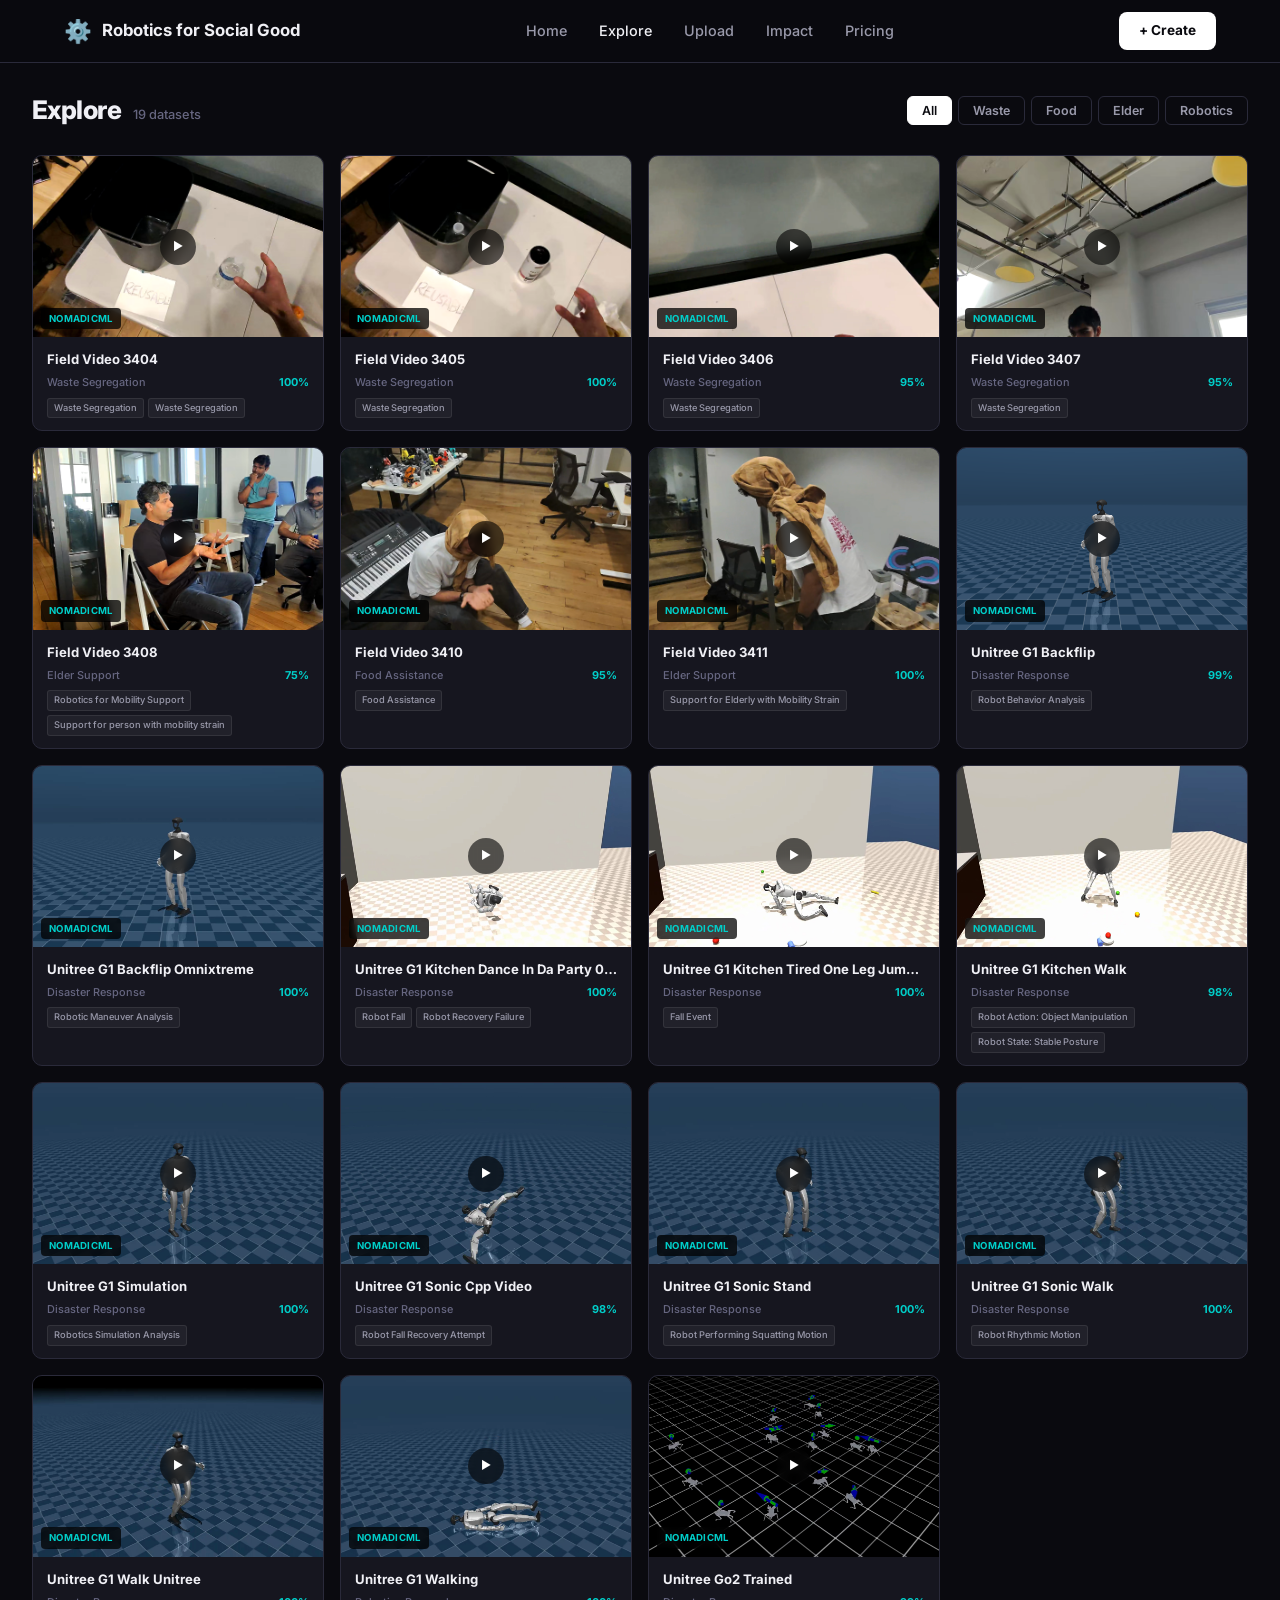
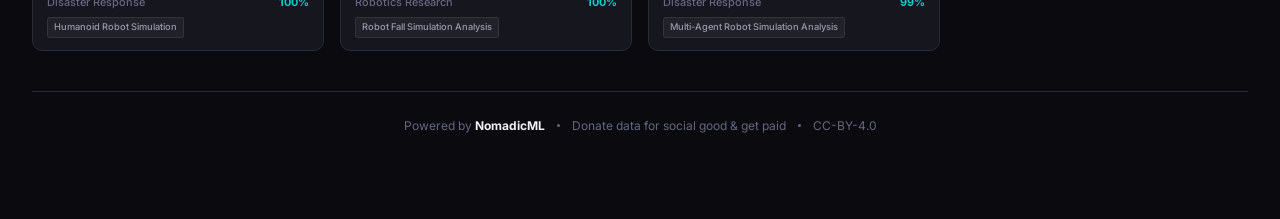
==== commit ab34544b: "Split into separate pages with clean dark marketplace design - Separate pages: index (home), explore" ====
--- a/explore.html
+++ b/explore.html
@@ -19,11 +19,12 @@
             <ul class="nav-links">
                 <li><a href="index.html">Home</a></li>
                 <li><a href="explore.html" class="nav-active">Explore</a></li>
-                <li><a href="index.html#upload">Upload</a></li>
-                <li><a href="index.html#pricing">Support</a></li>
+                <li><a href="upload.html">Upload</a></li>
+                <li><a href="impact.html">Impact</a></li>
+                <li><a href="pricing.html">Pricing</a></li>
             </ul>
             <div class="nav-actions">
-                <a href="index.html#upload" class="btn btn-create" id="createBtn">+ Create</a>
+                <a href="upload.html" class="btn-create" id="createBtn">+ Create</a>
             </div>
         </div>
     </nav>
--- a/css/style.css
+++ b/css/style.css
@@ -14,13 +14,11 @@
     --text-primary: #f0f0f5;
     --text-secondary: #9999aa;
     --text-muted: #666680;
-    --accent-1: #6c5ce7;
+    --accent: #00cec9;
+    --accent-1: #00cec9;
     --accent-2: #00cec9;
-    --accent-3: #fd79a8;
-    --gradient: #6c5ce7;
-    --gradient-text: #00cec9;
     --radius: 12px;
-    --radius-lg: 20px;
+    --radius-lg: 16px;
     --shadow: 0 4px 30px rgba(0,0,0,0.3);
     --transition: 0.3s cubic-bezier(0.4, 0, 0.2, 1);
 }
@@ -59,7 +57,7 @@
     transition: var(--transition);
     backdrop-filter: blur(20px);
     -webkit-backdrop-filter: blur(20px);
-    background: rgba(10, 10, 15, 0.8);
+    background: rgba(10, 10, 15, 0.85);
     border-bottom: 1px solid transparent;
 }
 
@@ -82,11 +80,11 @@
     align-items: center;
     gap: 10px;
     font-weight: 700;
-    font-size: 1.1rem;
+    font-size: 1.05rem;
 }
 
 .logo-icon {
-    font-size: 1.5rem;
+    font-size: 1.4rem;
 }
 
 .nav-links {
@@ -102,7 +100,8 @@
     transition: var(--transition);
 }
 
-.nav-links a:hover {
+.nav-links a:hover,
+.nav-links a.nav-active {
     color: var(--text-primary);
 }
 
@@ -110,6 +109,26 @@
     display: flex;
     align-items: center;
     gap: 16px;
+}
+
+.btn-create {
+    display: inline-flex;
+    align-items: center;
+    gap: 6px;
+    padding: 9px 20px;
+    background: white;
+    color: #0a0a0f;
+    border-radius: 10px;
+    font-weight: 700;
+    font-size: 0.85rem;
+    border: none;
+    cursor: pointer;
+    transition: var(--transition);
+}
+
+.btn-create:hover {
+    background: #e0e0e0;
+    transform: translateY(-1px);
 }
 
 .mobile-toggle {
@@ -163,8 +182,8 @@
 }
 
 .btn-secondary:hover {
-    border-color: var(--accent-1);
-    background: rgba(108, 92, 231, 0.1);
+    border-color: var(--accent);
+    background: rgba(0, 206, 201, 0.06);
 }
 
 .btn-lg {
@@ -178,9 +197,9 @@
     justify-content: center;
 }
 
-/* ===== GRADIENT TEXT ===== */
+/* ===== ACCENT TEXT ===== */
 .gradient-text {
-    color: var(--accent-2);
+    color: var(--accent);
 }
 
 /* ===== HERO ===== */
@@ -209,48 +228,9 @@
     position: absolute;
     inset: 0;
     background-image:
-        linear-gradient(rgba(108, 92, 231, 0.03) 1px, transparent 1px),
-        linear-gradient(90deg, rgba(108, 92, 231, 0.03) 1px, transparent 1px);
+        linear-gradient(rgba(0, 206, 201, 0.03) 1px, transparent 1px),
+        linear-gradient(90deg, rgba(0, 206, 201, 0.03) 1px, transparent 1px);
     background-size: 60px 60px;
-}
-
-.glow {
-    position: absolute;
-    border-radius: 50%;
-    filter: blur(120px);
-    opacity: 0.4;
-}
-
-.glow-1 {
-    width: 600px;
-    height: 600px;
-    background: rgba(108, 92, 231, 0.15);
-    top: -200px;
-    left: -100px;
-    animation: float 8s ease-in-out infinite;
-}
-
-.glow-2 {
-    width: 500px;
-    height: 500px;
-    background: rgba(0, 206, 201, 0.1);
-    top: 50%;
-    right: -150px;
-    animation: float 10s ease-in-out infinite reverse;
-}
-
-.glow-3 {
-    width: 400px;
-    height: 400px;
-    background: rgba(253, 121, 168, 0.08);
-    bottom: -100px;
-    left: 30%;
-    animation: float 12s ease-in-out infinite;
-}
-
-@keyframes float {
-    0%, 100% { transform: translate(0, 0); }
-    50% { transform: translate(30px, -30px); }
 }
 
 .hero-content {
@@ -263,11 +243,11 @@
     align-items: center;
     gap: 8px;
     padding: 8px 16px;
-    background: rgba(108, 92, 231, 0.1);
-    border: 1px solid rgba(108, 92, 231, 0.2);
+    background: rgba(0, 206, 201, 0.08);
+    border: 1px solid rgba(0, 206, 201, 0.2);
     border-radius: 50px;
     font-size: 0.8rem;
-    color: var(--accent-2);
+    color: var(--accent);
     margin-bottom: 24px;
     font-weight: 500;
 }
@@ -275,7 +255,7 @@
 .badge-dot {
     width: 8px;
     height: 8px;
-    background: var(--accent-2);
+    background: var(--accent);
     border-radius: 50%;
     animation: pulse 2s ease-in-out infinite;
 }
@@ -286,10 +266,10 @@
 }
 
 .hero-title {
-    font-size: clamp(2.5rem, 5vw, 4rem);
+    font-size: clamp(2.5rem, 5vw, 4.2rem);
     font-weight: 900;
     line-height: 1.1;
-    letter-spacing: -0.02em;
+    letter-spacing: -0.03em;
     margin-bottom: 20px;
 }
 
@@ -321,7 +301,7 @@
 .stat-number {
     font-size: 1.8rem;
     font-weight: 800;
-    color: var(--accent-2);
+    color: var(--accent);
 }
 
 .stat-label {
@@ -346,7 +326,7 @@
 
 .orbit {
     position: absolute;
-    border: 1px solid rgba(108, 92, 231, 0.15);
+    border: 1px solid rgba(0, 206, 201, 0.12);
     border-radius: 50%;
     top: 50%;
     left: 50%;
@@ -362,14 +342,14 @@
 .orbit-2 {
     width: 250px;
     height: 250px;
-    border-color: rgba(0, 206, 201, 0.1);
+    border-color: rgba(0, 206, 201, 0.08);
     animation: spin 30s linear infinite reverse;
 }
 
 .orbit-3 {
     width: 340px;
     height: 340px;
-    border-color: rgba(253, 121, 168, 0.08);
+    border-color: rgba(0, 206, 201, 0.05);
     animation: spin 40s linear infinite;
 }
 
@@ -385,15 +365,15 @@
     top: 50%;
     left: 50%;
     transform: translate(-50%, -50%);
-    background: var(--accent-2);
+    background: var(--accent);
     border-radius: 50%;
-    box-shadow: 0 0 60px rgba(108, 92, 231, 0.5), 0 0 120px rgba(0, 206, 201, 0.2);
+    box-shadow: 0 0 60px rgba(0, 206, 201, 0.4);
     animation: corePulse 3s ease-in-out infinite;
 }
 
 @keyframes corePulse {
-    0%, 100% { box-shadow: 0 0 60px rgba(108, 92, 231, 0.5), 0 0 120px rgba(0, 206, 201, 0.2); }
-    50% { box-shadow: 0 0 80px rgba(108, 92, 231, 0.7), 0 0 160px rgba(0, 206, 201, 0.3); }
+    0%, 100% { box-shadow: 0 0 60px rgba(0, 206, 201, 0.4); }
+    50% { box-shadow: 0 0 90px rgba(0, 206, 201, 0.6); }
 }
 
 .data-node {
@@ -444,11 +424,11 @@
 .section-tag {
     display: inline-block;
     padding: 6px 14px;
-    background: rgba(108, 92, 231, 0.1);
-    border: 1px solid rgba(108, 92, 231, 0.2);
+    background: rgba(0, 206, 201, 0.08);
+    border: 1px solid rgba(0, 206, 201, 0.2);
     border-radius: 50px;
     font-size: 0.8rem;
-    color: var(--accent-2);
+    color: var(--accent);
     font-weight: 600;
     margin-bottom: 16px;
     text-transform: uppercase;
@@ -485,7 +465,7 @@
 
 .feature-card:hover {
     background: var(--bg-card-hover);
-    border-color: rgba(108, 92, 231, 0.3);
+    border-color: rgba(0, 206, 201, 0.3);
     transform: translateY(-4px);
 }
 
@@ -526,14 +506,14 @@
 }
 
 .pipeline-step:hover {
-    border-color: rgba(108, 92, 231, 0.3);
+    border-color: rgba(0, 206, 201, 0.3);
     transform: translateY(-4px);
 }
 
 .step-number {
     font-size: 2.5rem;
     font-weight: 900;
-    color: var(--accent-2);
+    color: var(--accent);
     margin-bottom: 12px;
 }
 
@@ -558,8 +538,8 @@
 }
 
 .pipeline-connector::before {
-    content: '→';
-    color: var(--accent-1);
+    content: '\2192';
+    color: var(--accent);
     font-size: 1.5rem;
 }
 
@@ -591,12 +571,12 @@
 
 .upload-zone:hover,
 .upload-zone.dragover {
-    border-color: var(--accent-1);
-    background: rgba(108, 92, 231, 0.05);
+    border-color: var(--accent);
+    background: rgba(0, 206, 201, 0.04);
 }
 
 .upload-icon {
-    color: var(--accent-1);
+    color: var(--accent);
     margin-bottom: 16px;
 }
 
@@ -615,7 +595,7 @@
 }
 
 .upload-browse {
-    color: var(--accent-1);
+    color: var(--accent);
     cursor: pointer;
     text-decoration: underline;
 }
@@ -655,8 +635,8 @@
 .form-group input:focus,
 .form-group select:focus,
 .form-group textarea:focus {
-    border-color: var(--accent-1);
-    box-shadow: 0 0 0 3px rgba(108, 92, 231, 0.15);
+    border-color: var(--accent);
+    box-shadow: 0 0 0 3px rgba(0, 206, 201, 0.12);
 }
 
 .form-group textarea {
@@ -695,17 +675,17 @@
 }
 
 .payment-option:hover {
-    border-color: rgba(108, 92, 231, 0.3);
+    border-color: rgba(0, 206, 201, 0.3);
 }
 
 .payment-option input[type="radio"] {
-    accent-color: var(--accent-1);
+    accent-color: var(--accent);
     width: 18px;
     height: 18px;
 }
 
 .payment-option input[type="radio"]:checked ~ .option-content .option-title {
-    color: var(--accent-2);
+    color: var(--accent);
 }
 
 .option-content {
@@ -747,7 +727,7 @@
 .currency {
     padding: 10px 14px;
     background: var(--bg-secondary);
-    color: var(--accent-2);
+    color: var(--accent);
     font-weight: 700;
     border-right: 1px solid var(--border);
 }
@@ -779,7 +759,7 @@
 }
 
 .info-row.highlight {
-    color: var(--accent-2);
+    color: var(--accent);
     font-weight: 700;
     border-top: 1px solid var(--border);
     padding-top: 10px;
@@ -812,8 +792,8 @@
 }
 
 .payout-method input:focus {
-    border-color: var(--accent-1);
-    box-shadow: 0 0 0 3px rgba(108, 92, 231, 0.15);
+    border-color: var(--accent);
+    box-shadow: 0 0 0 3px rgba(0, 206, 201, 0.12);
 }
 
 /* ===== IMPACT ===== */
@@ -849,7 +829,7 @@
     border: 1px solid rgba(0, 206, 201, 0.2);
     border-radius: 50px;
     font-size: 0.7rem;
-    color: var(--accent-2);
+    color: var(--accent);
     font-weight: 700;
     text-transform: uppercase;
 }
@@ -883,7 +863,7 @@
 .impact-number {
     font-size: 1.5rem;
     font-weight: 800;
-    color: var(--accent-2);
+    color: var(--accent);
 }
 
 .impact-stat span:last-child {
@@ -913,8 +893,8 @@
 }
 
 .pricing-card.featured {
-    border-color: var(--accent-1);
-    box-shadow: 0 0 40px rgba(108, 92, 231, 0.15);
+    border-color: var(--accent);
+    box-shadow: 0 0 40px rgba(0, 206, 201, 0.1);
 }
 
 .pricing-badge {
@@ -923,7 +903,8 @@
     left: 50%;
     transform: translateX(-50%);
     padding: 4px 16px;
-    background: var(--accent-2);
+    background: var(--accent);
+    color: #0a0a0f;
     border-radius: 50px;
     font-size: 0.75rem;
     font-weight: 700;
@@ -945,7 +926,7 @@
 .price {
     font-size: 2.5rem;
     font-weight: 900;
-    color: var(--accent-2);
+    color: var(--accent);
 }
 
 .price span {
@@ -992,7 +973,7 @@
     left: 0;
     right: 0;
     height: 2px;
-    background: var(--accent-2);
+    background: var(--accent);
 }
 
 .cta-card h2 {
@@ -1028,7 +1009,7 @@
 }
 
 .cta-form input:focus {
-    border-color: var(--accent-1);
+    border-color: var(--accent);
 }
 
 /* ===== FOOTER ===== */
@@ -1083,12 +1064,23 @@
 .footer-bottom {
     border-top: 1px solid var(--border);
     padding-top: 24px;
-    text-align: center;
+    display: flex;
+    justify-content: space-between;
+    align-items: center;
 }
 
 .footer-bottom p {
     color: var(--text-muted);
     font-size: 0.8rem;
+}
+
+.footer-powered {
+    color: var(--text-muted);
+    font-size: 0.8rem;
+}
+
+.footer-powered strong {
+    color: var(--accent);
 }
 
 /* ===== MODAL ===== */
@@ -1179,7 +1171,7 @@
     bottom: 32px;
     right: 32px;
     background: var(--bg-card);
-    border: 1px solid var(--accent-2);
+    border: 1px solid var(--accent);
     border-radius: var(--radius);
     padding: 16px 24px;
     color: var(--text-primary);
@@ -1189,100 +1181,12 @@
     transform: translateY(100px);
     opacity: 0;
     transition: var(--transition);
-    box-shadow: 0 8px 40px rgba(0, 206, 201, 0.2);
+    box-shadow: 0 8px 40px rgba(0, 206, 201, 0.15);
 }
 
 .toast.show {
     transform: translateY(0);
     opacity: 1;
-}
-
-/* ===== RESPONSIVE ===== */
-@media (max-width: 1024px) {
-    .hero {
-        flex-direction: column;
-        text-align: center;
-        padding-top: 100px;
-    }
-
-    .hero-subtitle {
-        margin-left: auto;
-        margin-right: auto;
-    }
-
-    .hero-cta {
-        justify-content: center;
-    }
-
-    .hero-stats {
-        justify-content: center;
-    }
-
-    .hero-visual {
-        flex: none;
-    }
-
-    .features-grid,
-    .impact-grid,
-    .pricing-grid {
-        grid-template-columns: repeat(2, 1fr);
-    }
-
-    .pipeline {
-        flex-direction: column;
-    }
-
-    .pipeline-connector {
-        width: 100%;
-        height: 30px;
-    }
-
-    .pipeline-connector::before {
-        content: '↓';
-    }
-
-    .upload-area {
-        grid-template-columns: 1fr;
-    }
-
-    .footer-grid {
-        grid-template-columns: 1fr 1fr;
-    }
-}
-
-@media (max-width: 768px) {
-    .nav-links {
-        display: none;
-    }
-
-    .mobile-toggle {
-        display: flex;
-    }
-
-    .features-grid,
-    .impact-grid,
-    .pricing-grid {
-        grid-template-columns: 1fr;
-    }
-
-    .hero-stats {
-        flex-direction: column;
-        gap: 16px;
-        align-items: center;
-    }
-
-    .cta-card {
-        padding: 40px 24px;
-    }
-
-    .cta-form {
-        flex-direction: column;
-    }
-
-    .footer-grid {
-        grid-template-columns: 1fr;
-        gap: 24px;
-    }
 }
 
 /* ===== SHOWCASE ===== */
@@ -1309,8 +1213,8 @@
 
 .filter-btn:hover,
 .filter-btn.active {
-    background: rgba(108, 92, 231, 0.15);
-    border-color: var(--accent-1);
+    background: rgba(0, 206, 201, 0.1);
+    border-color: var(--accent);
     color: var(--text-primary);
 }
 
@@ -1330,7 +1234,7 @@
 
 .showcase-card:hover {
     transform: translateY(-4px);
-    border-color: rgba(108, 92, 231, 0.3);
+    border-color: rgba(0, 206, 201, 0.3);
 }
 
 .showcase-thumb {
@@ -1354,7 +1258,7 @@
     width: 100%;
     height: 100%;
     font-size: 3rem;
-    background: linear-gradient(135deg, rgba(108,92,231,0.1), rgba(0,206,201,0.1));
+    background: rgba(0, 206, 201, 0.05);
 }
 
 .showcase-nomadic-badge {
@@ -1367,7 +1271,7 @@
     border: 1px solid rgba(0, 206, 201, 0.3);
     border-radius: 6px;
     font-size: 0.65rem;
-    color: var(--accent-2);
+    color: var(--accent);
     font-weight: 700;
     text-transform: uppercase;
     letter-spacing: 0.04em;
@@ -1378,10 +1282,10 @@
     top: 10px;
     left: 10px;
     padding: 4px 10px;
-    background: rgba(108, 92, 231, 0.85);
+    background: rgba(0, 206, 201, 0.85);
     border-radius: 6px;
     font-size: 0.7rem;
-    color: white;
+    color: #0a0a0f;
     font-weight: 700;
 }
 
@@ -1435,14 +1339,14 @@
 
 .confidence-fill {
     height: 100%;
-    background: var(--accent-2);
+    background: var(--accent);
     border-radius: 2px;
     transition: width 0.6s ease;
 }
 
 .showcase-events {
     font-size: 0.7rem;
-    color: var(--accent-2);
+    color: var(--accent);
     font-weight: 600;
 }
 
@@ -1459,7 +1363,7 @@
     border: 1px solid rgba(0, 206, 201, 0.15);
     border-radius: 4px;
     font-size: 0.65rem;
-    color: var(--accent-2);
+    color: var(--accent);
 }
 
 .showcase-empty {
@@ -1468,15 +1372,237 @@
     color: var(--text-muted);
 }
 
+/* ===== PAGE HEADER (for sub-pages) ===== */
+.page-header {
+    padding: 140px 0 60px;
+    text-align: center;
+}
+
+.page-header h1 {
+    font-size: clamp(2rem, 4vw, 3rem);
+    font-weight: 900;
+    letter-spacing: -0.03em;
+    margin-bottom: 12px;
+}
+
+.page-header p {
+    color: var(--text-secondary);
+    font-size: 1.1rem;
+    max-width: 560px;
+    margin: 0 auto;
+    line-height: 1.7;
+}
+
+/* ===== DONATE DATA BANNER ===== */
+.donate-banner {
+    background: var(--bg-card);
+    border: 1px solid var(--border);
+    border-radius: var(--radius-lg);
+    padding: 48px;
+    text-align: center;
+    margin-top: 64px;
+}
+
+.donate-banner h2 {
+    font-size: 1.6rem;
+    font-weight: 800;
+    margin-bottom: 8px;
+}
+
+.donate-banner p {
+    color: var(--text-secondary);
+    font-size: 0.95rem;
+    margin-bottom: 24px;
+}
+
+/* ===== IMPACT STORIES PAGE ===== */
+.impact-story-card {
+    background: var(--bg-card);
+    border: 1px solid var(--border);
+    border-radius: var(--radius-lg);
+    padding: 40px;
+    display: grid;
+    grid-template-columns: 1fr 1fr;
+    gap: 40px;
+    align-items: center;
+    transition: var(--transition);
+    margin-bottom: 32px;
+}
+
+.impact-story-card:hover {
+    border-color: rgba(0, 206, 201, 0.3);
+}
+
+.impact-story-card:nth-child(even) {
+    direction: rtl;
+}
+
+.impact-story-card:nth-child(even) > * {
+    direction: ltr;
+}
+
+.story-visual {
+    background: var(--bg-secondary);
+    border-radius: var(--radius);
+    height: 260px;
+    display: flex;
+    align-items: center;
+    justify-content: center;
+    font-size: 4rem;
+    border: 1px solid var(--border);
+}
+
+.story-content .impact-tag {
+    margin-bottom: 12px;
+    display: inline-block;
+}
+
+.story-content h3 {
+    font-size: 1.4rem;
+    font-weight: 800;
+    margin-bottom: 8px;
+}
+
+.story-content .story-location {
+    color: var(--text-muted);
+    font-size: 0.85rem;
+    margin-bottom: 16px;
+}
+
+.story-content p.story-desc {
+    color: var(--text-secondary);
+    font-size: 0.9rem;
+    line-height: 1.7;
+    margin-bottom: 20px;
+}
+
+.story-stats {
+    display: flex;
+    gap: 32px;
+}
+
+.story-stat {
+    display: flex;
+    flex-direction: column;
+}
+
+.story-stat .stat-val {
+    font-size: 1.4rem;
+    font-weight: 800;
+    color: var(--accent);
+}
+
+.story-stat .stat-lbl {
+    font-size: 0.75rem;
+    color: var(--text-muted);
+}
+
+/* ===== RESPONSIVE ===== */
 @media (max-width: 1024px) {
+    .hero {
+        flex-direction: column;
+        text-align: center;
+        padding-top: 100px;
+    }
+
+    .hero-subtitle {
+        margin-left: auto;
+        margin-right: auto;
+    }
+
+    .hero-cta {
+        justify-content: center;
+    }
+
+    .hero-stats {
+        justify-content: center;
+    }
+
+    .hero-visual {
+        flex: none;
+    }
+
+    .features-grid,
+    .impact-grid,
+    .pricing-grid {
+        grid-template-columns: repeat(2, 1fr);
+    }
+
+    .pipeline {
+        flex-direction: column;
+    }
+
+    .pipeline-connector {
+        width: 100%;
+        height: 30px;
+    }
+
+    .pipeline-connector::before {
+        content: '\2193';
+    }
+
+    .upload-area {
+        grid-template-columns: 1fr;
+    }
+
+    .footer-grid {
+        grid-template-columns: 1fr 1fr;
+    }
+
     .showcase-grid {
         grid-template-columns: repeat(2, 1fr);
     }
+
+    .impact-story-card {
+        grid-template-columns: 1fr;
+    }
+
+    .impact-story-card:nth-child(even) {
+        direction: ltr;
+    }
 }
 
 @media (max-width: 768px) {
+    .nav-links {
+        display: none;
+    }
+
+    .mobile-toggle {
+        display: flex;
+    }
+
+    .features-grid,
+    .impact-grid,
+    .pricing-grid {
+        grid-template-columns: 1fr;
+    }
+
+    .hero-stats {
+        flex-direction: column;
+        gap: 16px;
+        align-items: center;
+    }
+
+    .cta-card {
+        padding: 40px 24px;
+    }
+
+    .cta-form {
+        flex-direction: column;
+    }
+
+    .footer-grid {
+        grid-template-columns: 1fr;
+        gap: 24px;
+    }
+
     .showcase-grid {
         grid-template-columns: 1fr;
+    }
+
+    .story-stats {
+        flex-wrap: wrap;
+        gap: 20px;
     }
 }
 
--- a/css/explore.css
+++ b/css/explore.css
@@ -119,11 +119,37 @@
     height: 100%;
     object-fit: cover;
     display: block;
-    transition: transform 0.3s ease;
-}
-
-.thumb-card:hover .thumb-img img {
-    transform: scale(1.04);
+    transition: opacity 0.3s ease;
+}
+
+.thumb-video {
+    position: absolute;
+    top: 0;
+    left: 0;
+    width: 100%;
+    height: 100%;
+    object-fit: cover;
+    opacity: 0;
+    transition: opacity 0.3s ease;
+}
+
+.thumb-play {
+    position: absolute;
+    top: 50%;
+    left: 50%;
+    transform: translate(-50%, -50%);
+    width: 36px;
+    height: 36px;
+    background: rgba(0, 0, 0, 0.6);
+    backdrop-filter: blur(4px);
+    border-radius: 50%;
+    display: flex;
+    align-items: center;
+    justify-content: center;
+    font-size: 0.7rem;
+    color: white;
+    pointer-events: none;
+    transition: opacity 0.2s ease;
 }
 
 .thumb-img .no-img {
@@ -275,7 +301,8 @@
     background: #111;
 }
 
-.detail-hero img {
+.detail-hero img,
+.detail-hero video {
     width: 100%;
     height: 100%;
     object-fit: cover;
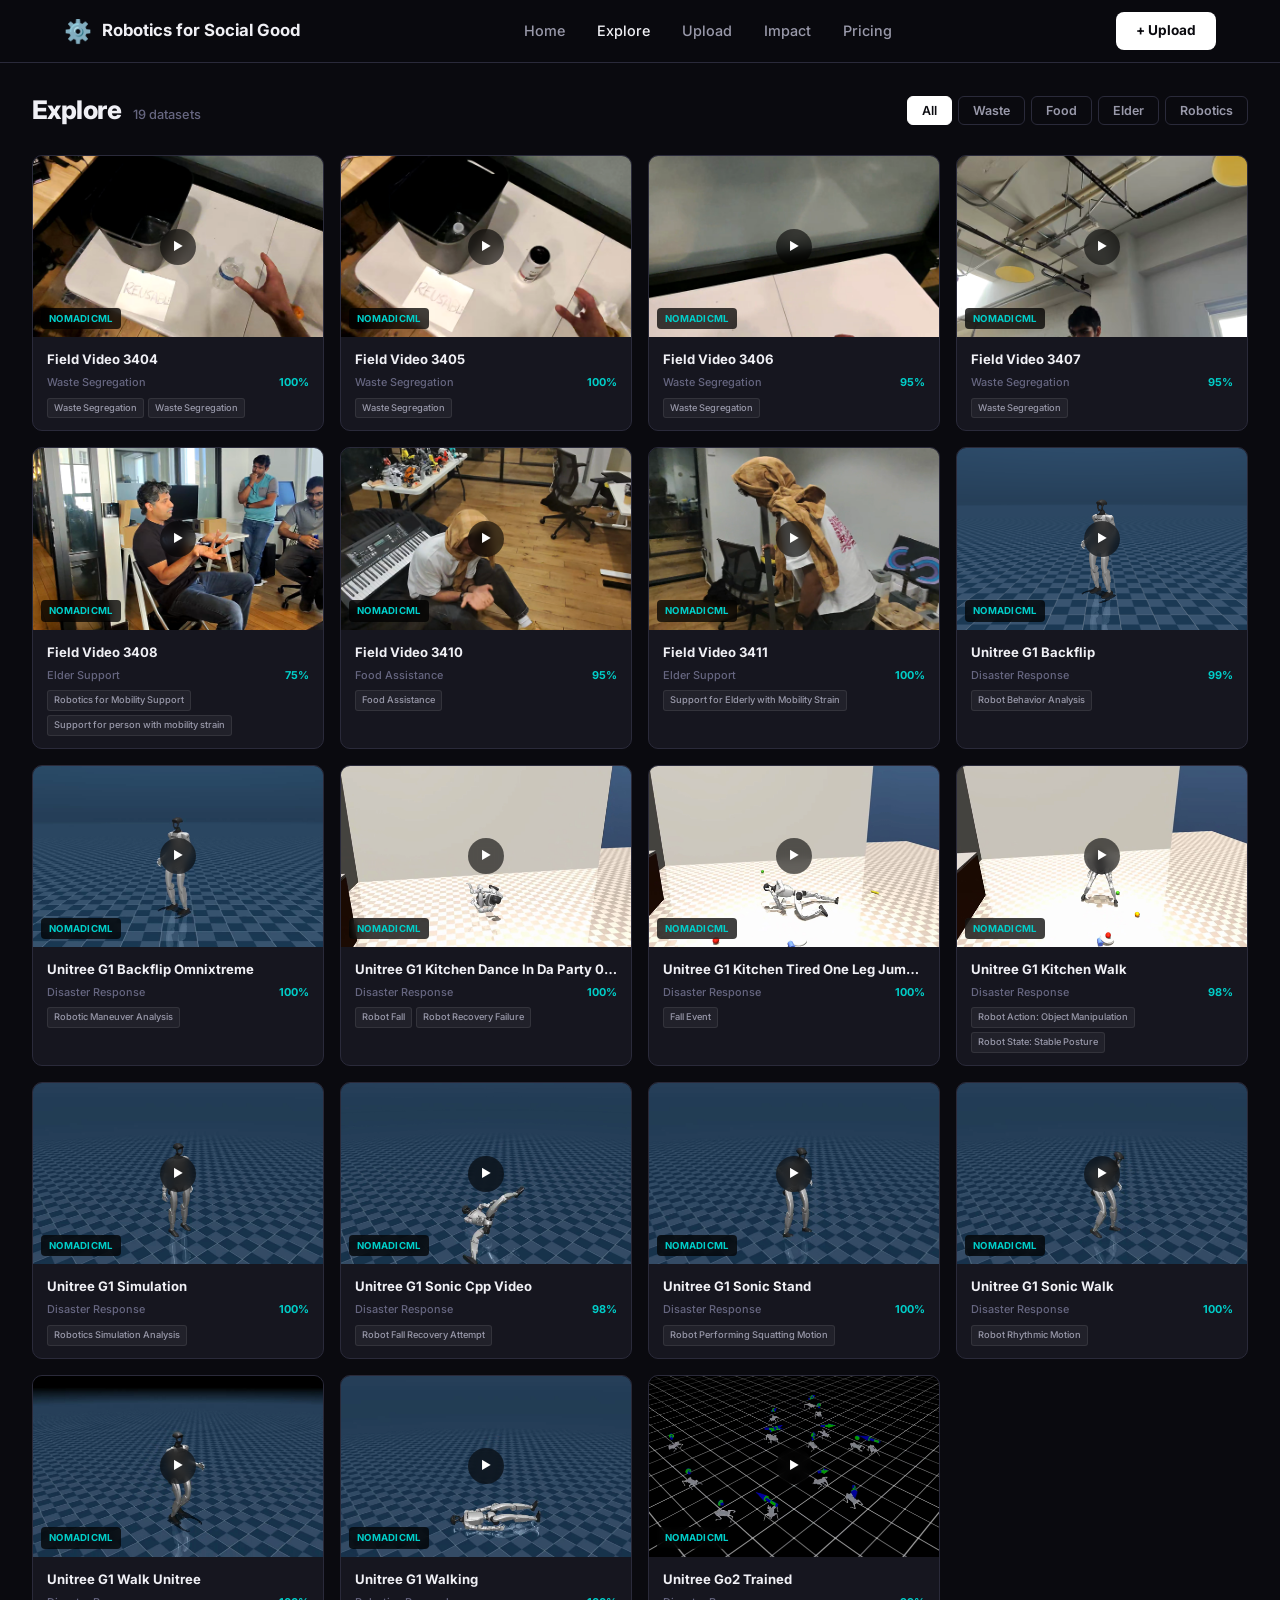
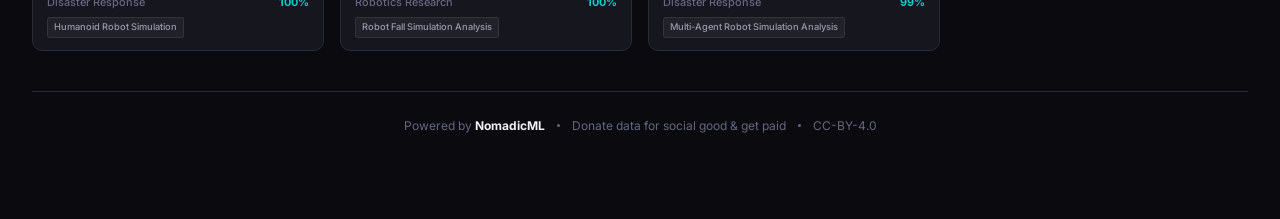
==== commit d1037697: "Rebuild upload page with working flow, points system, and NomadicML analysis - Full upload flow: dro" ====
--- a/explore.html
+++ b/explore.html
@@ -24,7 +24,7 @@
                 <li><a href="pricing.html">Pricing</a></li>
             </ul>
             <div class="nav-actions">
-                <a href="upload.html" class="btn-create" id="createBtn">+ Create</a>
+                <a href="upload.html" class="btn-create" id="createBtn">+ Upload</a>
             </div>
         </div>
     </nav>
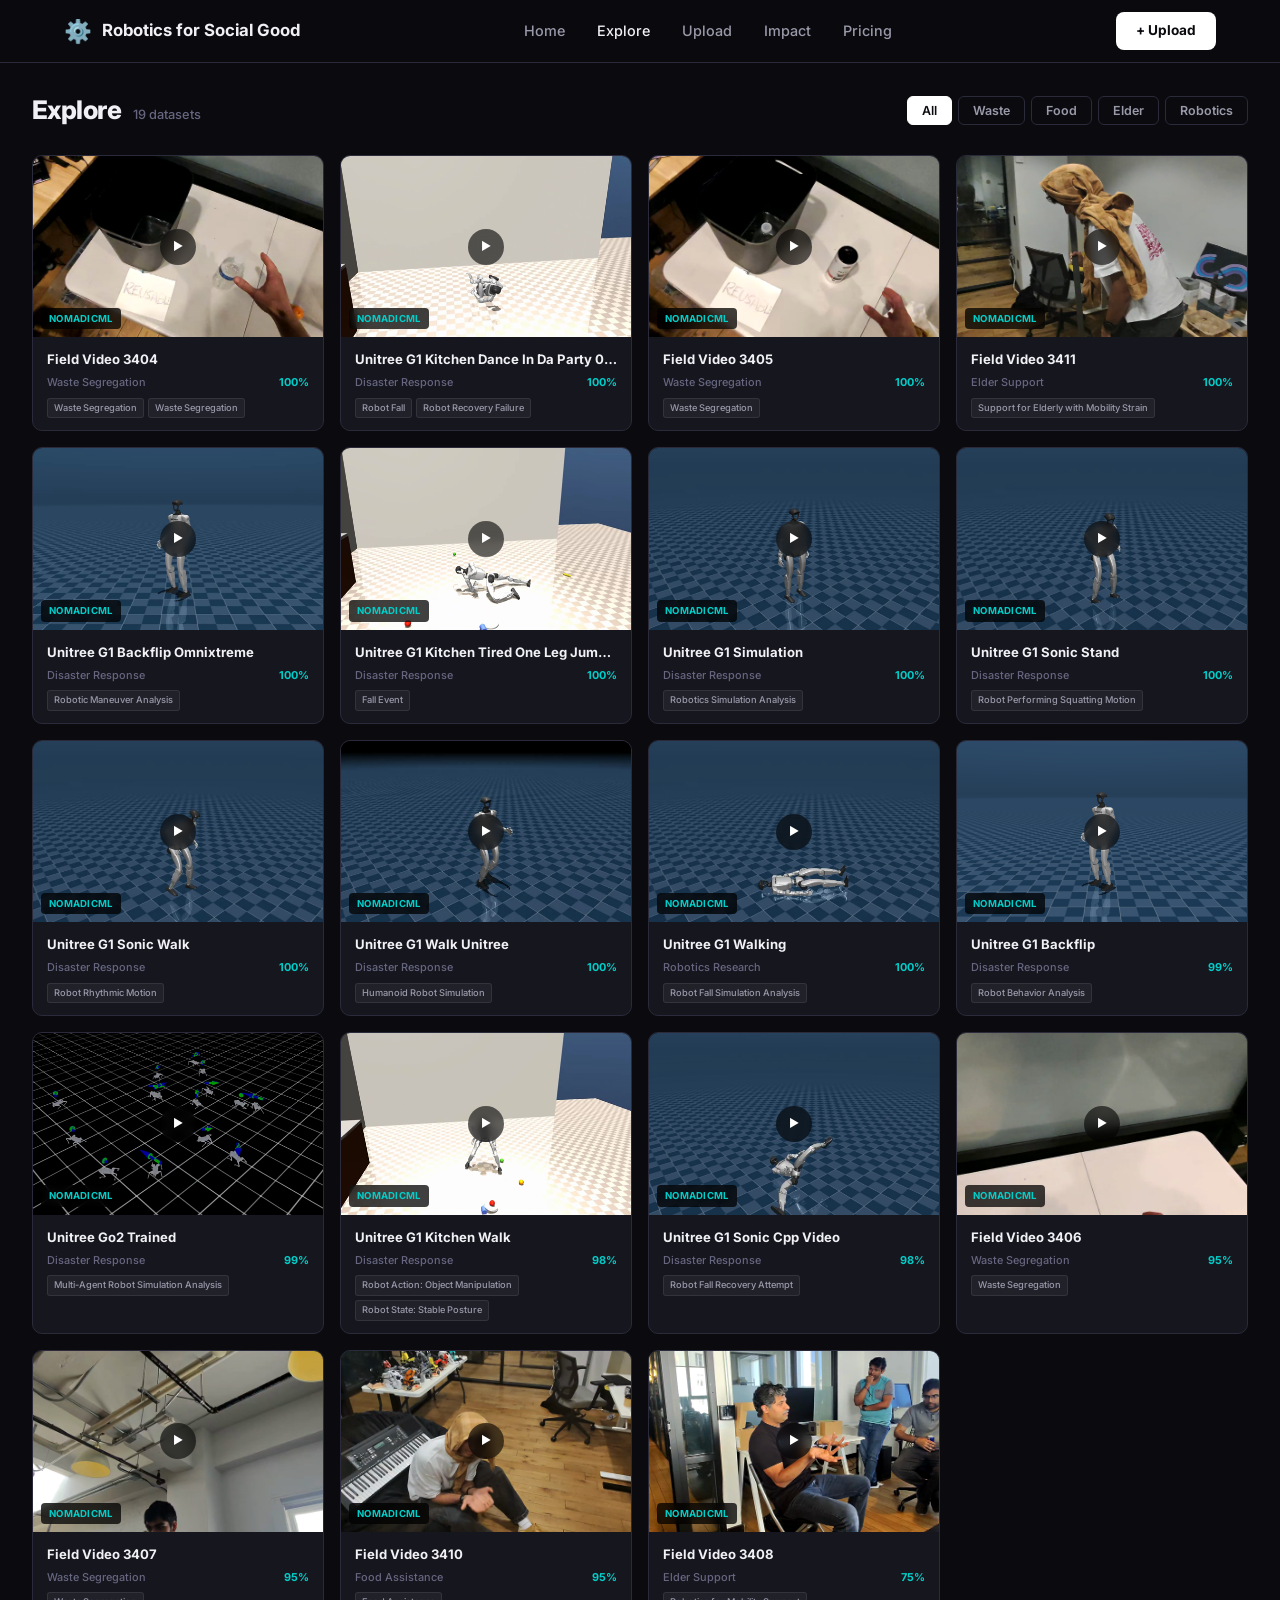
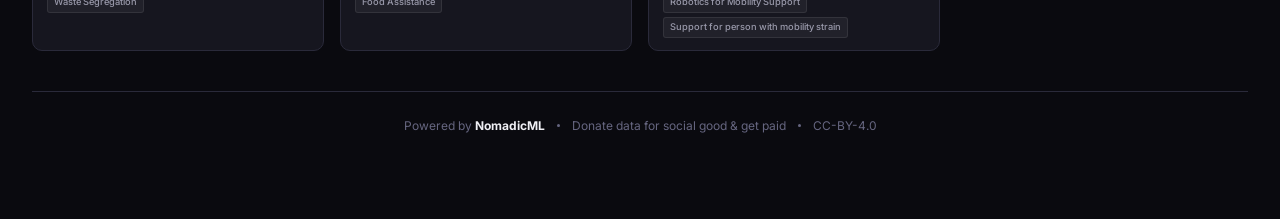
==== commit 4e713fef: "dd" ====
--- a/explore.html
+++ b/explore.html
@@ -68,6 +68,7 @@
         </div>
     </div>
 
+    <script src="js/datasets.js"></script>
     <script src="js/explore.js"></script>
 </body>
 </html>
--- a/css/style.css
+++ b/css/style.css
@@ -214,6 +214,11 @@
     gap: 60px;
 }
 
+.hero-compact {
+    min-height: auto;
+    padding-bottom: 36px;
+}
+
 .hero-bg {
     position: fixed;
     top: 0;
@@ -1189,60 +1194,230 @@
     opacity: 1;
 }
 
-/* ===== SHOWCASE ===== */
+/* ===== SHOWCASE / MARKETPLACE ===== */
+.marketplace-section {
+    padding-top: 40px;
+}
+
+.marketplace-shell {
+    position: relative;
+    padding: 40px;
+    border: 1px solid rgba(255, 255, 255, 0.06);
+    border-radius: 28px;
+    background:
+        radial-gradient(circle at top right, rgba(0, 206, 201, 0.12), transparent 28%),
+        linear-gradient(180deg, rgba(255, 255, 255, 0.02), rgba(255, 255, 255, 0.01)),
+        var(--bg-secondary);
+    box-shadow: 0 24px 80px rgba(0, 0, 0, 0.35);
+    overflow: hidden;
+}
+
+.marketplace-shell::before {
+    content: '';
+    position: absolute;
+    inset: 0;
+    background-image:
+        linear-gradient(rgba(255, 255, 255, 0.03) 1px, transparent 1px),
+        linear-gradient(90deg, rgba(255, 255, 255, 0.03) 1px, transparent 1px);
+    background-size: 48px 48px;
+    mask-image: linear-gradient(180deg, rgba(0, 0, 0, 0.45), transparent 90%);
+    pointer-events: none;
+}
+
+.marketplace-header {
+    position: relative;
+    z-index: 1;
+    text-align: left;
+    margin: 0 0 32px;
+    max-width: 760px;
+}
+
+.marketplace-intro {
+    position: relative;
+    z-index: 1;
+    display: grid;
+    grid-template-columns: repeat(3, minmax(0, 1fr));
+    gap: 16px;
+    margin-bottom: 24px;
+}
+
+.marketplace-stat {
+    padding: 18px 20px;
+    border-radius: 18px;
+    border: 1px solid rgba(255, 255, 255, 0.08);
+    background: rgba(10, 10, 15, 0.55);
+    backdrop-filter: blur(18px);
+}
+
+.marketplace-stat-label {
+    display: block;
+    margin-bottom: 8px;
+    color: var(--text-muted);
+    font-size: 0.78rem;
+    text-transform: uppercase;
+    letter-spacing: 0.08em;
+}
+
+.marketplace-stat strong {
+    font-size: 1rem;
+    font-weight: 700;
+}
+
+.marketplace-search {
+    position: relative;
+    z-index: 1;
+    margin-bottom: 24px;
+}
+
+.search-label {
+    display: block;
+    margin-bottom: 10px;
+    color: var(--text-secondary);
+    font-size: 0.9rem;
+    font-weight: 600;
+}
+
+.marketplace-search-row {
+    display: grid;
+    grid-template-columns: minmax(0, 1fr) auto;
+    gap: 14px;
+}
+
+.search-input-wrap {
+    position: relative;
+}
+
+.search-icon {
+    position: absolute;
+    top: 50%;
+    left: 18px;
+    transform: translateY(-50%);
+    color: var(--text-muted);
+}
+
+.search-input-wrap input {
+    width: 100%;
+    height: 60px;
+    padding: 0 20px 0 52px;
+    border: 1px solid rgba(255, 255, 255, 0.08);
+    border-radius: 18px;
+    background: rgba(10, 10, 15, 0.82);
+    color: var(--text-primary);
+    font-family: inherit;
+    font-size: 1rem;
+    outline: none;
+    transition: var(--transition);
+}
+
+.search-input-wrap input:focus {
+    border-color: rgba(0, 206, 201, 0.55);
+    box-shadow: 0 0 0 4px rgba(0, 206, 201, 0.12);
+}
+
+.marketplace-search-btn {
+    min-width: 152px;
+    justify-content: center;
+}
+
+.marketplace-toolbar {
+    position: relative;
+    z-index: 1;
+    margin-bottom: 28px;
+    padding: 22px 24px;
+    border: 1px solid rgba(255, 255, 255, 0.08);
+    border-radius: 22px;
+    background: rgba(255, 255, 255, 0.03);
+}
+
+.marketplace-toolbar-row {
+    display: flex;
+    align-items: center;
+    justify-content: space-between;
+    gap: 20px;
+    margin-bottom: 18px;
+}
+
+.marketplace-toolbar-title {
+    font-size: 1rem;
+    font-weight: 700;
+}
+
+.marketplace-toolbar-subtitle {
+    margin-top: 4px;
+    color: var(--text-secondary);
+    font-size: 0.9rem;
+}
+
+.marketplace-sort,
 .showcase-filters {
     display: flex;
-    gap: 8px;
-    justify-content: center;
+    gap: 10px;
     flex-wrap: wrap;
-    margin-bottom: 40px;
-}
-
+}
+
+.sort-btn,
 .filter-btn {
-    padding: 8px 18px;
-    border-radius: 50px;
-    border: 1px solid var(--border);
-    background: transparent;
+    padding: 10px 16px;
+    border-radius: 999px;
+    border: 1px solid rgba(255, 255, 255, 0.08);
+    background: rgba(10, 10, 15, 0.75);
     color: var(--text-secondary);
     font-family: inherit;
     font-size: 0.8rem;
-    font-weight: 600;
+    font-weight: 700;
+    letter-spacing: 0.01em;
     cursor: pointer;
     transition: var(--transition);
 }
 
+.sort-btn:hover,
+.sort-btn.active,
 .filter-btn:hover,
 .filter-btn.active {
-    background: rgba(0, 206, 201, 0.1);
-    border-color: var(--accent);
     color: var(--text-primary);
+    border-color: rgba(0, 206, 201, 0.42);
+    background: rgba(0, 206, 201, 0.12);
 }
 
 .showcase-grid {
+    position: relative;
+    z-index: 1;
     display: grid;
-    grid-template-columns: repeat(3, 1fr);
-    gap: 24px;
+    grid-template-columns: 1fr;
+    gap: 14px;
 }
 
 .showcase-card {
-    background: var(--bg-card);
-    border: 1px solid var(--border);
-    border-radius: var(--radius-lg);
+    display: grid;
+    grid-template-columns: 240px minmax(0, 1fr);
+    min-height: 0;
+    border: 1px solid rgba(255, 255, 255, 0.08);
+    border-radius: 18px;
     overflow: hidden;
-    transition: var(--transition);
+    background: rgba(255, 255, 255, 0.015);
+    transition: transform 0.25s ease, border-color 0.25s ease, box-shadow 0.25s ease;
 }
 
 .showcase-card:hover {
-    transform: translateY(-4px);
-    border-color: rgba(0, 206, 201, 0.3);
+    transform: translateY(-2px);
+    border-color: rgba(0, 206, 201, 0.32);
+    box-shadow: 0 12px 30px rgba(0, 0, 0, 0.2);
 }
 
 .showcase-thumb {
     position: relative;
     width: 100%;
-    height: 200px;
-    background: var(--bg-secondary);
+    min-height: 180px;
+    background: linear-gradient(135deg, rgba(0, 206, 201, 0.14), rgba(17, 17, 24, 0.9));
     overflow: hidden;
+}
+
+.showcase-thumb::after {
+    content: '';
+    position: absolute;
+    inset: auto 0 0 0;
+    height: 60%;
+    background: linear-gradient(180deg, transparent, rgba(10, 10, 15, 0.75));
 }
 
 .showcase-thumb img {
@@ -1257,118 +1432,160 @@
     justify-content: center;
     width: 100%;
     height: 100%;
-    font-size: 3rem;
-    background: rgba(0, 206, 201, 0.05);
-}
-
+    font-size: 2.8rem;
+    background: rgba(0, 206, 201, 0.06);
+}
+
+.showcase-card-header {
+    position: absolute;
+    top: 14px;
+    left: 14px;
+    right: 14px;
+    z-index: 1;
+    display: flex;
+    justify-content: space-between;
+    align-items: flex-start;
+    gap: 10px;
+}
+
+.showcase-category-tag,
 .showcase-nomadic-badge {
-    position: absolute;
-    top: 10px;
-    right: 10px;
-    padding: 4px 10px;
-    background: rgba(10, 10, 15, 0.85);
-    backdrop-filter: blur(8px);
-    border: 1px solid rgba(0, 206, 201, 0.3);
-    border-radius: 6px;
-    font-size: 0.65rem;
-    color: var(--accent);
+    display: inline-flex;
+    align-items: center;
+    min-height: 32px;
+    padding: 6px 12px;
+    border-radius: 999px;
+    font-size: 0.68rem;
+    font-weight: 800;
+    text-transform: uppercase;
+    letter-spacing: 0.05em;
+}
+
+.showcase-category-tag {
+    background: rgba(0, 206, 201, 0.92);
+    color: #081012;
+}
+
+.showcase-nomadic-badge {
+    margin-left: auto;
+    background: rgba(10, 10, 15, 0.86);
+    border: 1px solid rgba(255, 255, 255, 0.12);
+    color: var(--text-primary);
+}
+
+.showcase-body {
+    display: grid;
+    gap: 12px;
+    align-content: start;
+    padding: 18px 20px;
+}
+
+.showcase-kicker {
+    color: var(--text-muted);
+    font-size: 0.72rem;
     font-weight: 700;
     text-transform: uppercase;
-    letter-spacing: 0.04em;
-}
-
-.showcase-category-tag {
-    position: absolute;
-    top: 10px;
-    left: 10px;
-    padding: 4px 10px;
-    background: rgba(0, 206, 201, 0.85);
-    border-radius: 6px;
-    font-size: 0.7rem;
-    color: #0a0a0f;
-    font-weight: 700;
-}
-
-.showcase-body {
-    padding: 20px;
+    letter-spacing: 0.08em;
 }
 
 .showcase-body h3 {
-    font-size: 0.95rem;
-    font-weight: 700;
-    margin-bottom: 6px;
-    white-space: nowrap;
-    overflow: hidden;
-    text-overflow: ellipsis;
+    font-size: 1.04rem;
+    font-weight: 800;
+    line-height: 1.3;
 }
 
 .showcase-body .showcase-summary {
     color: var(--text-secondary);
-    font-size: 0.8rem;
-    line-height: 1.5;
+    font-size: 0.9rem;
+    line-height: 1.55;
     display: -webkit-box;
     -webkit-line-clamp: 3;
     -webkit-box-orient: vertical;
     overflow: hidden;
-    margin-bottom: 12px;
+}
+
+.showcase-labels {
+    display: flex;
+    gap: 8px;
+    flex-wrap: wrap;
+}
+
+.showcase-label-tag {
+    padding: 7px 10px;
+    background: rgba(255, 255, 255, 0.04);
+    border: 1px solid rgba(255, 255, 255, 0.08);
+    border-radius: 999px;
+    font-size: 0.68rem;
+    color: var(--text-secondary);
+    font-weight: 600;
 }
 
 .showcase-meta {
-    display: flex;
+    display: grid;
+    grid-template-columns: 1fr auto;
+    align-items: end;
+    gap: 16px;
+    padding-top: 16px;
+    border-top: 1px solid rgba(255, 255, 255, 0.08);
+}
+
+.showcase-confidence {
+    display: grid;
+    gap: 8px;
+}
+
+.showcase-confidence-top {
+    display: flex;
+    align-items: baseline;
     justify-content: space-between;
-    align-items: center;
-    padding-top: 12px;
-    border-top: 1px solid var(--border);
-}
-
-.showcase-confidence {
-    display: flex;
-    align-items: center;
-    gap: 6px;
+    gap: 12px;
+}
+
+.showcase-confidence-label {
+    color: var(--text-muted);
     font-size: 0.75rem;
-    color: var(--text-muted);
+    text-transform: uppercase;
+    letter-spacing: 0.08em;
+}
+
+.showcase-confidence-value {
+    color: var(--text-primary);
+    font-size: 0.92rem;
+    font-weight: 700;
 }
 
 .confidence-bar {
-    width: 60px;
-    height: 4px;
-    background: var(--bg-primary);
-    border-radius: 2px;
+    width: 100%;
+    height: 6px;
+    background: rgba(255, 255, 255, 0.06);
+    border-radius: 999px;
     overflow: hidden;
 }
 
 .confidence-fill {
     height: 100%;
-    background: var(--accent);
-    border-radius: 2px;
+    background: linear-gradient(90deg, #00cec9, #7cf7e3);
+    border-radius: 999px;
     transition: width 0.6s ease;
 }
 
 .showcase-events {
-    font-size: 0.7rem;
+    display: inline-flex;
+    align-items: center;
+    height: 38px;
+    padding: 0 14px;
+    border-radius: 999px;
+    background: rgba(0, 206, 201, 0.1);
     color: var(--accent);
-    font-weight: 600;
-}
-
-.showcase-labels {
-    display: flex;
-    gap: 4px;
-    flex-wrap: wrap;
-    margin-top: 8px;
-}
-
-.showcase-label-tag {
-    padding: 2px 8px;
-    background: rgba(0, 206, 201, 0.1);
-    border: 1px solid rgba(0, 206, 201, 0.15);
-    border-radius: 4px;
-    font-size: 0.65rem;
-    color: var(--accent);
+    font-size: 0.78rem;
+    font-weight: 700;
 }
 
 .showcase-empty {
+    position: relative;
+    z-index: 1;
     text-align: center;
-    padding: 40px;
+    padding: 56px 24px 24px;
     color: var(--text-muted);
 }
 
@@ -1549,7 +1766,7 @@
         grid-template-columns: 1fr 1fr;
     }
 
-    .showcase-grid {
+    .marketplace-intro {
         grid-template-columns: repeat(2, 1fr);
     }
 
@@ -1591,12 +1808,32 @@
         flex-direction: column;
     }
 
+    .marketplace-shell {
+        padding: 28px 20px;
+        border-radius: 24px;
+    }
+
+    .marketplace-intro,
+    .marketplace-toolbar-row,
+    .marketplace-search-row {
+        grid-template-columns: 1fr;
+        flex-direction: column;
+    }
+
+    .marketplace-search-btn {
+        width: 100%;
+    }
+
+    .marketplace-sort {
+        width: 100%;
+    }
+
     .footer-grid {
         grid-template-columns: 1fr;
         gap: 24px;
     }
 
-    .showcase-grid {
+    .showcase-card {
         grid-template-columns: 1fr;
     }
 
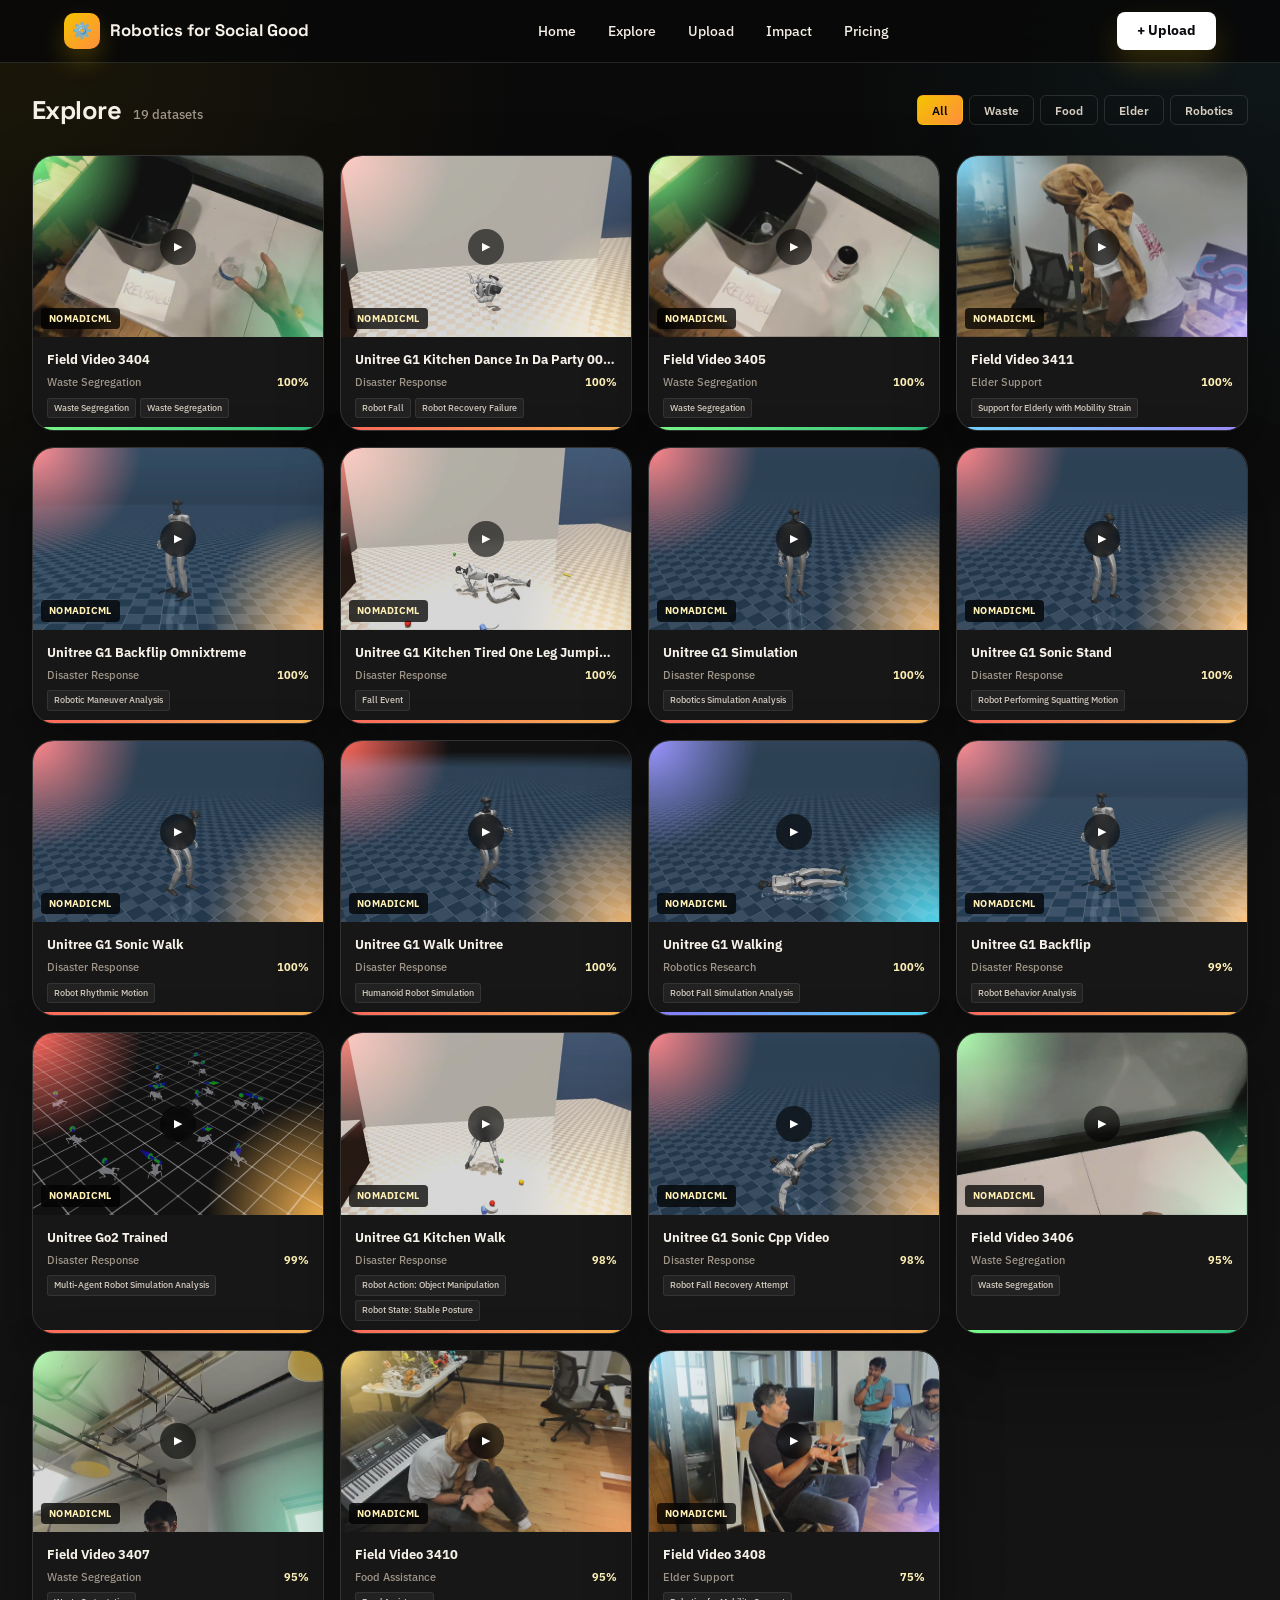
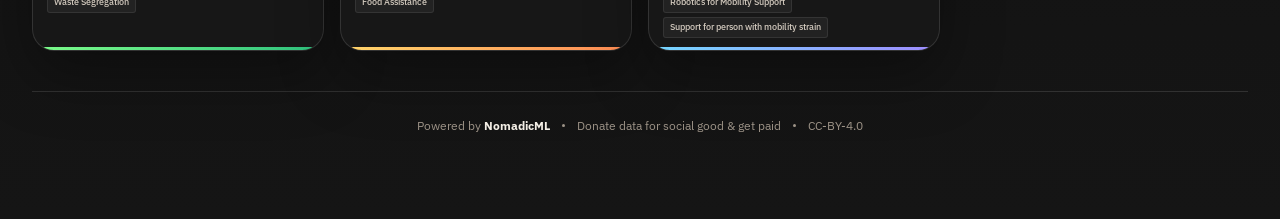
==== commit be2d0c6c: "dd" ====
--- a/explore.html
+++ b/explore.html
@@ -5,8 +5,11 @@
     <meta name="viewport" content="width=device-width, initial-scale=1.0">
     <title>Explore — Robotics for Social Good</title>
     <link rel="stylesheet" href="css/style.css">
+    <link rel="stylesheet" href="css/theme.css">
     <link rel="stylesheet" href="css/explore.css">
-    <link href="https://fonts.googleapis.com/css2?family=Inter:wght@300;400;500;600;700;800;900&display=swap" rel="stylesheet">
+    <link rel="preconnect" href="https://fonts.googleapis.com">
+    <link rel="preconnect" href="https://fonts.gstatic.com" crossorigin>
+    <link href="https://fonts.googleapis.com/css2?family=IBM+Plex+Sans:wght@400;500;600;700&family=Space+Grotesk:wght@500;700&display=swap" rel="stylesheet">
     <link rel="icon" type="image/svg+xml" href="data:image/svg+xml,<svg xmlns='http://www.w3.org/2000/svg' viewBox='0 0 100 100'><text y='.9em' font-size='90'>🤖</text></svg>">
 </head>
 <body>
--- a/css/theme.css
+++ b/css/theme.css
@@ -0,0 +1,199 @@
+:root {
+    --bg-primary: #090909;
+    --bg-secondary: #111111;
+    --bg-card: #171717;
+    --bg-card-hover: #1d1d1d;
+    --border: rgba(255, 255, 255, 0.12);
+    --text-primary: #f6f1e8;
+    --text-secondary: #d6cdc1;
+    --text-muted: #9f9589;
+    --accent: #f4c400;
+    --accent-1: #f4c400;
+    --accent-2: #ff8e3c;
+    --theme-cyan: #55dbff;
+    --theme-violet: #8d7bff;
+    --theme-green: #7dfd8a;
+    --radius: 18px;
+    --radius-lg: 28px;
+    --shadow: 0 24px 60px rgba(0, 0, 0, 0.34);
+}
+
+body {
+    font-family: 'IBM Plex Sans', sans-serif;
+    background:
+        radial-gradient(circle at top left, rgba(244, 196, 0, 0.08), transparent 24%),
+        radial-gradient(circle at top right, rgba(85, 219, 255, 0.07), transparent 20%),
+        linear-gradient(180deg, #090909 0%, #101010 48%, #151515 100%);
+    color: var(--text-primary);
+}
+
+.navbar {
+    background: rgba(9, 9, 9, 0.88);
+    border-bottom: 1px solid var(--border);
+    backdrop-filter: blur(18px);
+    -webkit-backdrop-filter: blur(18px);
+}
+
+.nav-logo,
+.nav-links a,
+.footer-bottom p,
+.footer-powered {
+    color: var(--text-primary);
+}
+
+.logo-icon {
+    display: inline-flex;
+    align-items: center;
+    justify-content: center;
+    width: 36px;
+    height: 36px;
+    border-radius: 10px;
+    background: linear-gradient(135deg, var(--accent-1), var(--accent-2));
+    color: #111111;
+    font-family: 'Space Grotesk', sans-serif;
+    font-size: 1rem;
+    box-shadow: 0 12px 24px rgba(244, 196, 0, 0.22);
+}
+
+.logo-text,
+.hero-title,
+.section-title,
+.page-header h1,
+.cta-card h2,
+.pricing-header h3,
+.impact-card h3,
+.story-content h3,
+.feature-card h3,
+.upload-step h3,
+.points-info h2,
+.recent-section h3,
+.detail-title,
+.explore-left h1 {
+    font-family: 'Space Grotesk', sans-serif;
+}
+
+.nav-links a:hover,
+.nav-links a.nav-active {
+    color: #ffffff;
+}
+
+.btn-create,
+.btn-primary {
+    background: linear-gradient(135deg, var(--accent-1), var(--accent-2));
+    color: #111111;
+    border-radius: 999px;
+    box-shadow: 0 14px 30px rgba(244, 196, 0, 0.18);
+}
+
+.btn-secondary {
+    background: rgba(255, 255, 255, 0.03);
+    border: 1px solid var(--border);
+    border-radius: 999px;
+}
+
+.gradient-text {
+    background: linear-gradient(135deg, var(--accent-1), #fff1b6 46%, var(--theme-cyan));
+    -webkit-background-clip: text;
+    background-clip: text;
+    color: transparent;
+}
+
+.section-tag,
+.impact-tag,
+.pricing-badge {
+    border-radius: 999px;
+}
+
+.section-tag {
+    background: rgba(255, 255, 255, 0.04);
+    border: 1px solid rgba(255, 255, 255, 0.1);
+    color: #fff1b6;
+}
+
+.feature-card,
+.impact-card,
+.pricing-card,
+.upload-card,
+.payment-card,
+.cta-card,
+.impact-story-card,
+.modal,
+.upload-step,
+.analysis-panel,
+.recent-empty,
+.recent-item,
+.points-banner,
+.detail-panel,
+.detail-close,
+.thumb-card,
+.marketplace-shell,
+.marketplace-toolbar,
+.marketplace-stat {
+    background:
+        linear-gradient(180deg, rgba(255, 255, 255, 0.04), rgba(255, 255, 255, 0.02)),
+        var(--bg-card);
+    border-color: var(--border);
+    box-shadow: var(--shadow);
+}
+
+.feature-card:hover,
+.impact-card:hover,
+.pricing-card:hover,
+.pipeline-step:hover,
+.impact-story-card:hover,
+.thumb-card:hover {
+    border-color: rgba(255, 255, 255, 0.22);
+}
+
+.pricing-card.featured {
+    border-color: rgba(244, 196, 0, 0.35);
+    box-shadow: 0 0 40px rgba(244, 196, 0, 0.08);
+}
+
+.pricing-badge {
+    background: linear-gradient(135deg, var(--accent-1), var(--accent-2));
+    color: #111111;
+}
+
+.page-header {
+    position: relative;
+    overflow: hidden;
+}
+
+.page-header::before {
+    content: '';
+    position: absolute;
+    inset: 0;
+    background:
+        radial-gradient(circle at 10% 20%, rgba(244, 196, 0, 0.1), transparent 22%),
+        radial-gradient(circle at 90% 15%, rgba(85, 219, 255, 0.09), transparent 20%);
+    pointer-events: none;
+}
+
+.page-header .container {
+    position: relative;
+}
+
+.footer {
+    background: rgba(8, 8, 8, 0.7);
+    border-top: 1px solid var(--border);
+}
+
+.footer-powered strong {
+    color: #fff1b6;
+}
+
+.form-group input,
+.form-group select,
+.form-group textarea,
+.cta-form input {
+    background: rgba(255, 255, 255, 0.03);
+    border: 1px solid var(--border);
+    border-radius: 14px;
+}
+
+.toast {
+    background: #151515;
+    border: 1px solid rgba(244, 196, 0, 0.35);
+    box-shadow: 0 18px 40px rgba(0, 0, 0, 0.34);
+}
--- a/css/explore.css
+++ b/css/explore.css
@@ -80,9 +80,9 @@
 }
 
 .pill.active {
-    background: white;
+    background: linear-gradient(135deg, var(--accent-1), var(--accent-2));
     color: #0a0a0f;
-    border-color: white;
+    border-color: transparent;
 }
 
 /* ===== THUMBNAIL GRID ===== */
@@ -93,7 +93,8 @@
 }
 
 .thumb-card {
-    border-radius: 10px;
+    position: relative;
+    border-radius: 22px;
     overflow: hidden;
     background: var(--bg-card);
     border: 1px solid var(--border);
@@ -101,6 +102,59 @@
     transition: 0.2s ease;
 }
 
+.thumb-card::after {
+    content: '';
+    position: absolute;
+    inset: auto 0 0 0;
+    height: 3px;
+    background: linear-gradient(90deg, var(--card-a, var(--accent-1)), var(--card-b, var(--accent-2)));
+}
+
+.thumb-card[data-category="waste-segregation"] {
+    --card-a: #7dfd8a;
+    --card-b: #2ec27e;
+}
+
+.thumb-card[data-category="food-outreach"] {
+    --card-a: #ffd66b;
+    --card-b: #ff8b54;
+}
+
+.thumb-card[data-category="elder-support"] {
+    --card-a: #74d8ff;
+    --card-b: #9f8cff;
+}
+
+.thumb-card[data-category="disaster-response"] {
+    --card-a: #ff695e;
+    --card-b: #ffba54;
+}
+
+.thumb-card[data-category="robotics-research"] {
+    --card-a: #8d7bff;
+    --card-b: #4de2ff;
+}
+
+.thumb-card[data-category="general-robotics"] {
+    --card-a: #f4c400;
+    --card-b: #ff8e3c;
+}
+
+.thumb-card[data-category="agriculture"] {
+    --card-a: #79ff85;
+    --card-b: #b5d949;
+}
+
+.thumb-card[data-category="ocean-cleanup"] {
+    --card-a: #4de2ff;
+    --card-b: #2d7cff;
+}
+
+.thumb-card[data-category="healthcare"] {
+    --card-a: #ff7ecb;
+    --card-b: #ff9a5a;
+}
+
 .thumb-card:hover {
     border-color: #444;
     transform: translateY(-2px);
@@ -111,7 +165,10 @@
     aspect-ratio: 16 / 10;
     overflow: hidden;
     position: relative;
-    background: #111;
+    background:
+        radial-gradient(circle at top left, var(--card-a, var(--accent-1)), transparent 32%),
+        radial-gradient(circle at bottom right, var(--card-b, var(--accent-2)), transparent 34%),
+        #111;
 }
 
 .thumb-img img {
@@ -119,6 +176,8 @@
     height: 100%;
     object-fit: cover;
     display: block;
+    opacity: 0.84;
+    mix-blend-mode: screen;
     transition: opacity 0.3s ease;
 }
 
@@ -173,7 +232,7 @@
     border-radius: 4px;
     font-size: 0.6rem;
     font-weight: 700;
-    color: #00cec9;
+    color: #fff1b6;
     text-transform: uppercase;
     letter-spacing: 0.03em;
 }
@@ -205,7 +264,7 @@
 
 .thumb-confidence {
     font-size: 0.68rem;
-    color: #00cec9;
+    color: #fff1b6;
     font-weight: 700;
 }
 
@@ -367,7 +426,7 @@
 .detail-conf-num {
     font-size: 1.5rem;
     font-weight: 800;
-    color: #00cec9;
+    color: #fff1b6;
 }
 
 .detail-conf-bar {
@@ -380,7 +439,7 @@
 
 .detail-conf-fill {
     height: 100%;
-    background: #00cec9;
+    background: linear-gradient(90deg, var(--accent-1), var(--theme-cyan));
     border-radius: 3px;
 }
 
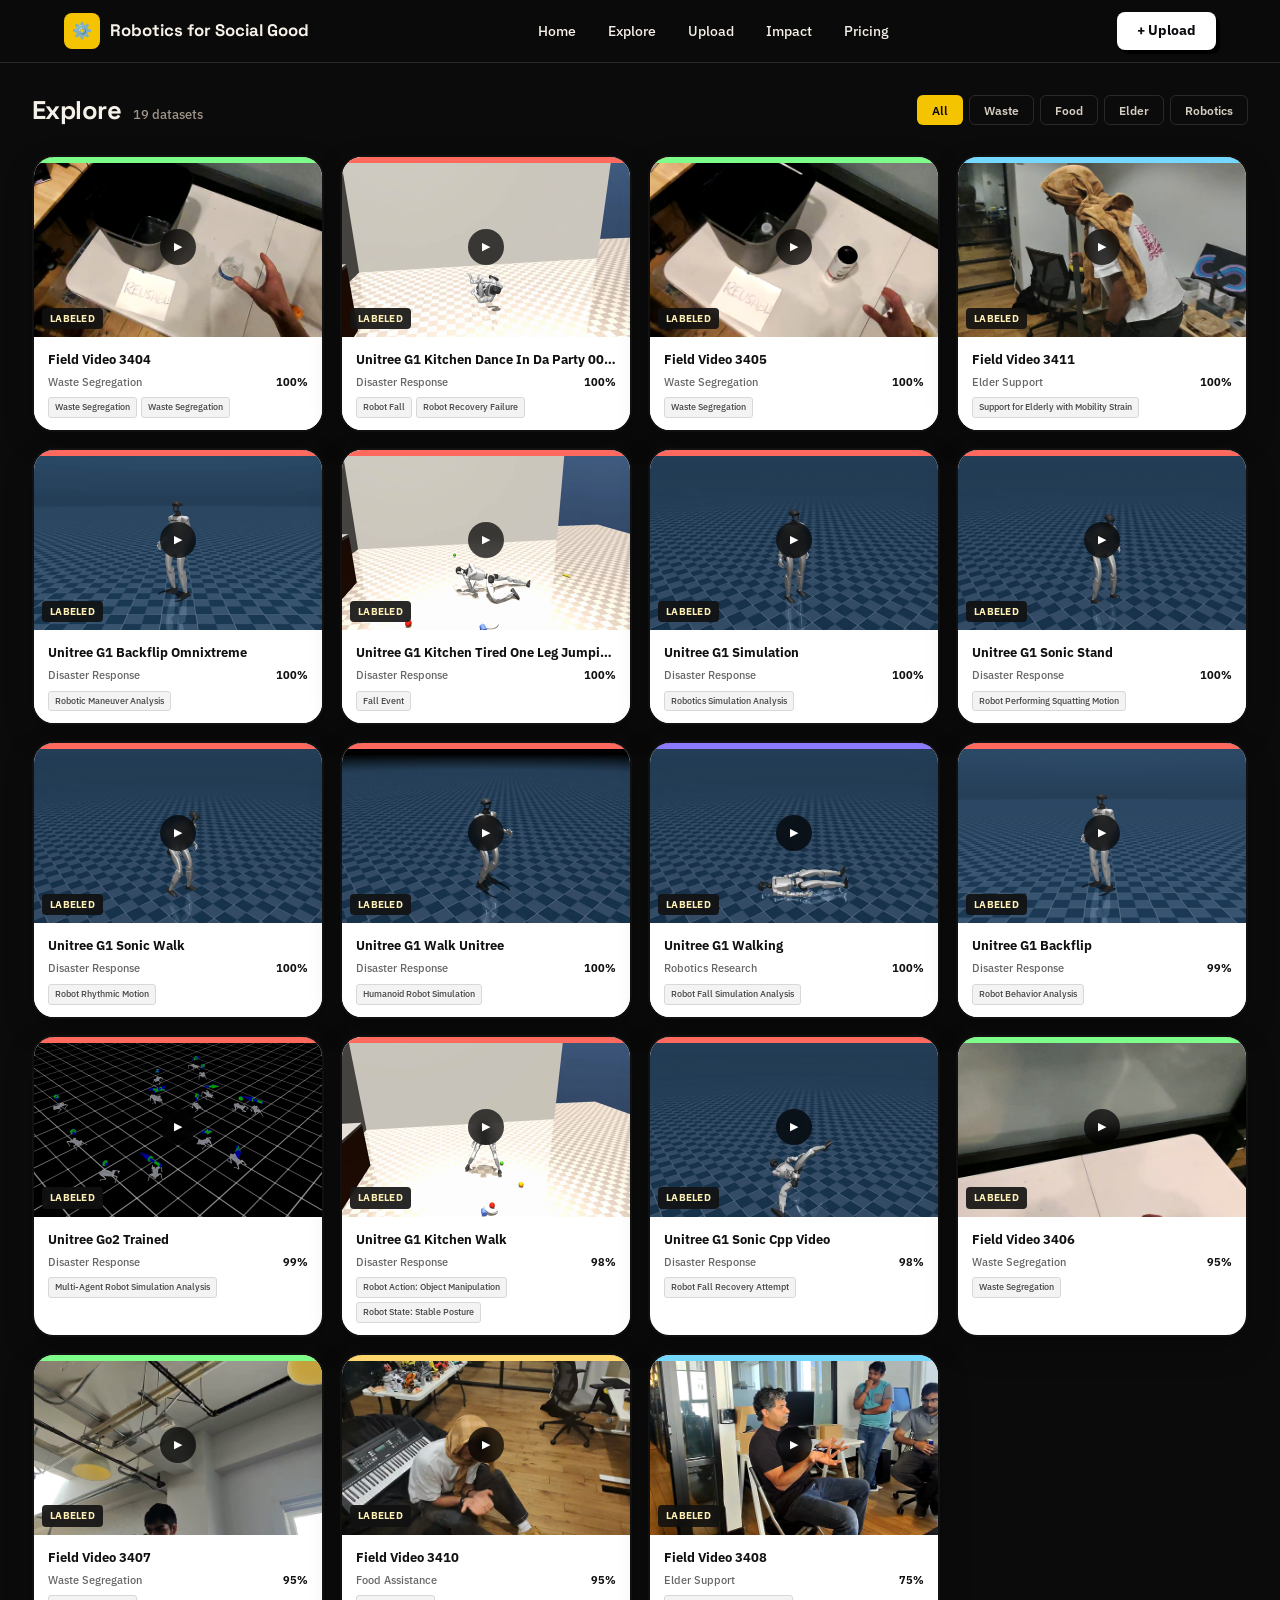
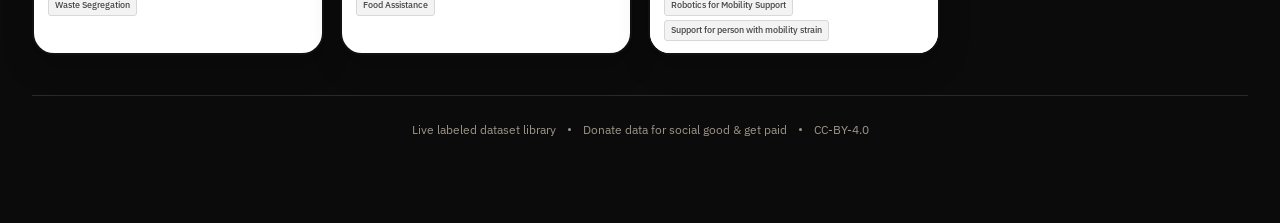
==== commit c520432c: "DD" ====
--- a/explore.html
+++ b/explore.html
@@ -55,7 +55,7 @@
 
         <!-- Powered by -->
         <div class="powered-bar">
-            <span>Powered by <strong>NomadicML</strong></span>
+            <span>Live labeled dataset library</span>
             <span class="dot"></span>
             <span>Donate data for social good & get paid</span>
             <span class="dot"></span>
--- a/css/theme.css
+++ b/css/theme.css
@@ -1,37 +1,34 @@
 :root {
     --bg-primary: #090909;
     --bg-secondary: #111111;
-    --bg-card: #171717;
-    --bg-card-hover: #1d1d1d;
+    --bg-card: #ffffff;
+    --bg-card-hover: #f4f4f4;
     --border: rgba(255, 255, 255, 0.12);
     --text-primary: #f6f1e8;
     --text-secondary: #d6cdc1;
     --text-muted: #9f9589;
     --accent: #f4c400;
     --accent-1: #f4c400;
-    --accent-2: #ff8e3c;
+    --accent-2: #f4c400;
     --theme-cyan: #55dbff;
     --theme-violet: #8d7bff;
     --theme-green: #7dfd8a;
     --radius: 18px;
     --radius-lg: 28px;
-    --shadow: 0 24px 60px rgba(0, 0, 0, 0.34);
+    --shadow: 0 12px 30px rgba(0, 0, 0, 0.22);
 }
 
 body {
     font-family: 'IBM Plex Sans', sans-serif;
-    background:
-        radial-gradient(circle at top left, rgba(244, 196, 0, 0.08), transparent 24%),
-        radial-gradient(circle at top right, rgba(85, 219, 255, 0.07), transparent 20%),
-        linear-gradient(180deg, #090909 0%, #101010 48%, #151515 100%);
+    background: #0b0b0b;
     color: var(--text-primary);
 }
 
 .navbar {
-    background: rgba(9, 9, 9, 0.88);
+    background: rgba(11, 11, 11, 0.96);
     border-bottom: 1px solid var(--border);
-    backdrop-filter: blur(18px);
-    -webkit-backdrop-filter: blur(18px);
+    backdrop-filter: blur(10px);
+    -webkit-backdrop-filter: blur(10px);
 }
 
 .nav-logo,
@@ -47,12 +44,12 @@
     justify-content: center;
     width: 36px;
     height: 36px;
-    border-radius: 10px;
-    background: linear-gradient(135deg, var(--accent-1), var(--accent-2));
+    border-radius: 8px;
+    background: var(--accent-1);
     color: #111111;
     font-family: 'Space Grotesk', sans-serif;
     font-size: 1rem;
-    box-shadow: 0 12px 24px rgba(244, 196, 0, 0.22);
+    box-shadow: none;
 }
 
 .logo-text,
@@ -79,23 +76,20 @@
 
 .btn-create,
 .btn-primary {
-    background: linear-gradient(135deg, var(--accent-1), var(--accent-2));
-    color: #111111;
-    border-radius: 999px;
-    box-shadow: 0 14px 30px rgba(244, 196, 0, 0.18);
+    background: var(--accent-1);
+    color: #111111;
+    border-radius: 0;
+    box-shadow: 4px 4px 0 #000000;
 }
 
 .btn-secondary {
-    background: rgba(255, 255, 255, 0.03);
-    border: 1px solid var(--border);
-    border-radius: 999px;
+    background: transparent;
+    border: 2px solid rgba(255, 255, 255, 0.18);
+    border-radius: 0;
 }
 
 .gradient-text {
-    background: linear-gradient(135deg, var(--accent-1), #fff1b6 46%, var(--theme-cyan));
-    -webkit-background-clip: text;
-    background-clip: text;
-    color: transparent;
+    color: var(--accent-1);
 }
 
 .section-tag,
@@ -105,7 +99,7 @@
 }
 
 .section-tag {
-    background: rgba(255, 255, 255, 0.04);
+    background: rgba(255, 255, 255, 0.03);
     border: 1px solid rgba(255, 255, 255, 0.1);
     color: #fff1b6;
 }
@@ -129,10 +123,8 @@
 .marketplace-shell,
 .marketplace-toolbar,
 .marketplace-stat {
-    background:
-        linear-gradient(180deg, rgba(255, 255, 255, 0.04), rgba(255, 255, 255, 0.02)),
-        var(--bg-card);
-    border-color: var(--border);
+    background: var(--bg-card);
+    border: 2px solid #111111;
     box-shadow: var(--shadow);
 }
 
@@ -142,7 +134,7 @@
 .pipeline-step:hover,
 .impact-story-card:hover,
 .thumb-card:hover {
-    border-color: rgba(255, 255, 255, 0.22);
+    border-color: #111111;
 }
 
 .pricing-card.featured {
@@ -151,27 +143,52 @@
 }
 
 .pricing-badge {
-    background: linear-gradient(135deg, var(--accent-1), var(--accent-2));
-    color: #111111;
+    background: var(--accent-1);
+    color: #111111;
+}
+
+.feature-card,
+.impact-card,
+.pricing-card,
+.upload-card,
+.payment-card,
+.cta-card,
+.impact-story-card,
+.modal,
+.upload-step,
+.analysis-panel,
+.recent-empty,
+.recent-item,
+.points-banner,
+.marketplace-shell,
+.marketplace-toolbar,
+.marketplace-stat {
+    color: #111111;
+}
+
+.feature-card p,
+.impact-card p,
+.pricing-header p,
+.pricing-features li,
+.story-content p,
+.story-location,
+.page-header p,
+.cta-card p,
+.result-summary,
+.recent-meta,
+.points-info p,
+.opt-body span,
+.detail-section p {
+    color: #4f4f4f;
+}
+
+.impact-tag,
+.section-tag {
+    border-color: #111111;
 }
 
 .page-header {
-    position: relative;
-    overflow: hidden;
-}
-
-.page-header::before {
-    content: '';
-    position: absolute;
-    inset: 0;
-    background:
-        radial-gradient(circle at 10% 20%, rgba(244, 196, 0, 0.1), transparent 22%),
-        radial-gradient(circle at 90% 15%, rgba(85, 219, 255, 0.09), transparent 20%);
-    pointer-events: none;
-}
-
-.page-header .container {
-    position: relative;
+    border-bottom: 1px solid rgba(255, 255, 255, 0.06);
 }
 
 .footer {
@@ -187,13 +204,14 @@
 .form-group select,
 .form-group textarea,
 .cta-form input {
-    background: rgba(255, 255, 255, 0.03);
-    border: 1px solid var(--border);
-    border-radius: 14px;
+    background: #ffffff;
+    border: 2px solid #111111;
+    border-radius: 0;
+    color: #111111;
 }
 
 .toast {
     background: #151515;
     border: 1px solid rgba(244, 196, 0, 0.35);
-    box-shadow: 0 18px 40px rgba(0, 0, 0, 0.34);
-}
+    box-shadow: 0 12px 30px rgba(0, 0, 0, 0.22);
+}
--- a/css/explore.css
+++ b/css/explore.css
@@ -96,8 +96,8 @@
     position: relative;
     border-radius: 22px;
     overflow: hidden;
-    background: var(--bg-card);
-    border: 1px solid var(--border);
+    background: #ffffff;
+    border: 2px solid #111111;
     cursor: pointer;
     transition: 0.2s ease;
 }
@@ -106,8 +106,10 @@
     content: '';
     position: absolute;
     inset: auto 0 0 0;
-    height: 3px;
-    background: linear-gradient(90deg, var(--card-a, var(--accent-1)), var(--card-b, var(--accent-2)));
+    top: 0;
+    bottom: auto;
+    height: 6px;
+    background: var(--card-a, var(--accent-1));
 }
 
 .thumb-card[data-category="waste-segregation"] {
@@ -156,7 +158,7 @@
 }
 
 .thumb-card:hover {
-    border-color: #444;
+    border-color: #111111;
     transform: translateY(-2px);
 }
 
@@ -165,10 +167,7 @@
     aspect-ratio: 16 / 10;
     overflow: hidden;
     position: relative;
-    background:
-        radial-gradient(circle at top left, var(--card-a, var(--accent-1)), transparent 32%),
-        radial-gradient(circle at bottom right, var(--card-b, var(--accent-2)), transparent 34%),
-        #111;
+    background: #f2f2f2;
 }
 
 .thumb-img img {
@@ -176,8 +175,8 @@
     height: 100%;
     object-fit: cover;
     display: block;
-    opacity: 0.84;
-    mix-blend-mode: screen;
+    opacity: 1;
+    mix-blend-mode: normal;
     transition: opacity 0.3s ease;
 }
 
@@ -199,7 +198,7 @@
     transform: translate(-50%, -50%);
     width: 36px;
     height: 36px;
-    background: rgba(0, 0, 0, 0.6);
+    background: rgba(0, 0, 0, 0.72);
     backdrop-filter: blur(4px);
     border-radius: 50%;
     display: flex;
@@ -215,11 +214,14 @@
     width: 100%;
     height: 100%;
     display: flex;
-    align-items: center;
-    justify-content: center;
-    font-size: 2rem;
-    color: var(--text-muted);
-    background: var(--bg-secondary);
+    align-items: end;
+    justify-content: start;
+    padding: 18px;
+    font-size: 1rem;
+    color: #111111;
+    background: #f2f2f2;
+    font-family: 'Space Grotesk', sans-serif;
+    text-transform: uppercase;
 }
 
 .thumb-badge {
@@ -227,7 +229,7 @@
     bottom: 8px;
     left: 8px;
     padding: 3px 8px;
-    background: rgba(0, 0, 0, 0.75);
+    background: rgba(17, 17, 17, 0.9);
     backdrop-filter: blur(4px);
     border-radius: 4px;
     font-size: 0.6rem;
@@ -239,6 +241,7 @@
 
 .thumb-body {
     padding: 12px 14px;
+    background: #ffffff;
 }
 
 .thumb-title {
@@ -248,6 +251,7 @@
     white-space: nowrap;
     overflow: hidden;
     text-overflow: ellipsis;
+    color: #111111;
 }
 
 .thumb-meta {
@@ -258,13 +262,13 @@
 
 .thumb-category {
     font-size: 0.68rem;
-    color: var(--text-muted);
+    color: #666666;
     font-weight: 500;
 }
 
 .thumb-confidence {
     font-size: 0.68rem;
-    color: #fff1b6;
+    color: #111111;
     font-weight: 700;
 }
 
@@ -277,11 +281,11 @@
 
 .thumb-label {
     padding: 2px 6px;
-    background: rgba(255, 255, 255, 0.05);
-    border: 1px solid rgba(255, 255, 255, 0.08);
+    background: #f3f3f3;
+    border: 1px solid #d8d8d8;
     border-radius: 3px;
     font-size: 0.58rem;
-    color: var(--text-secondary);
+    color: #444444;
     font-weight: 500;
 }
 
